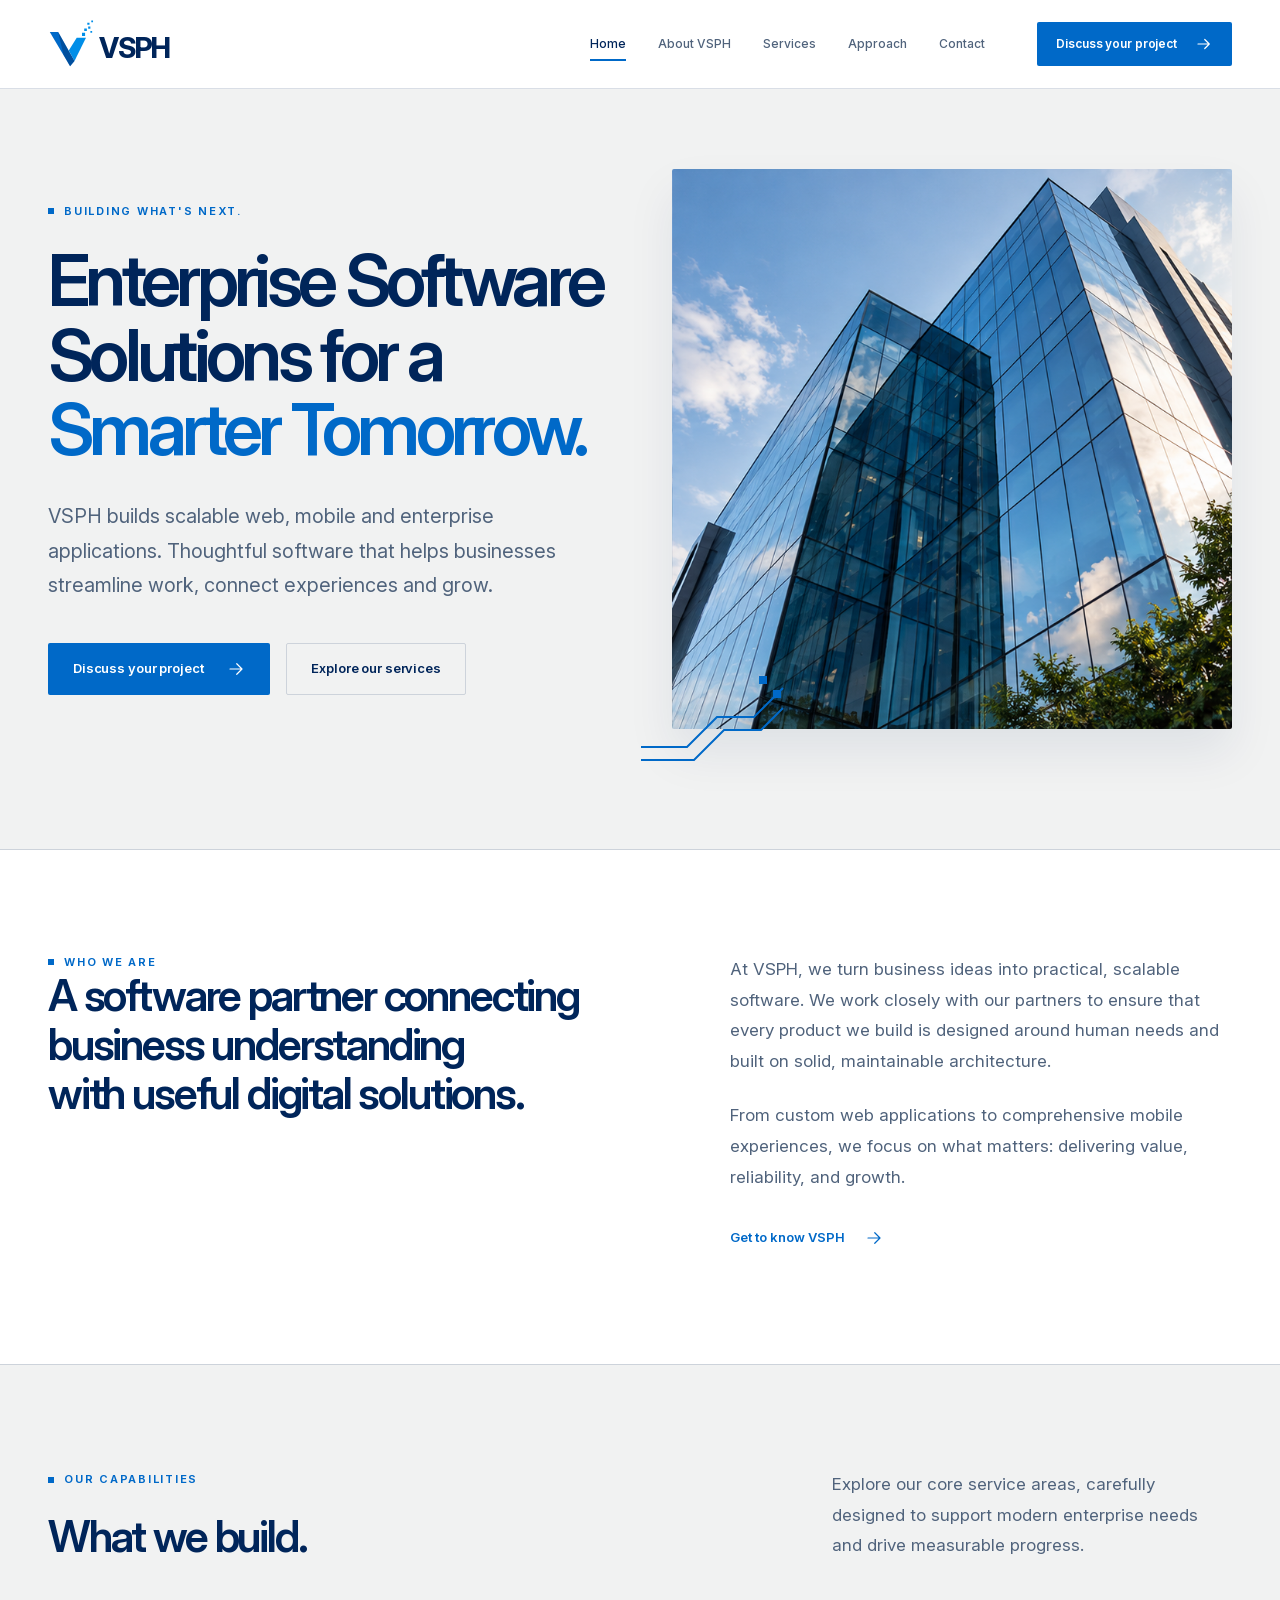
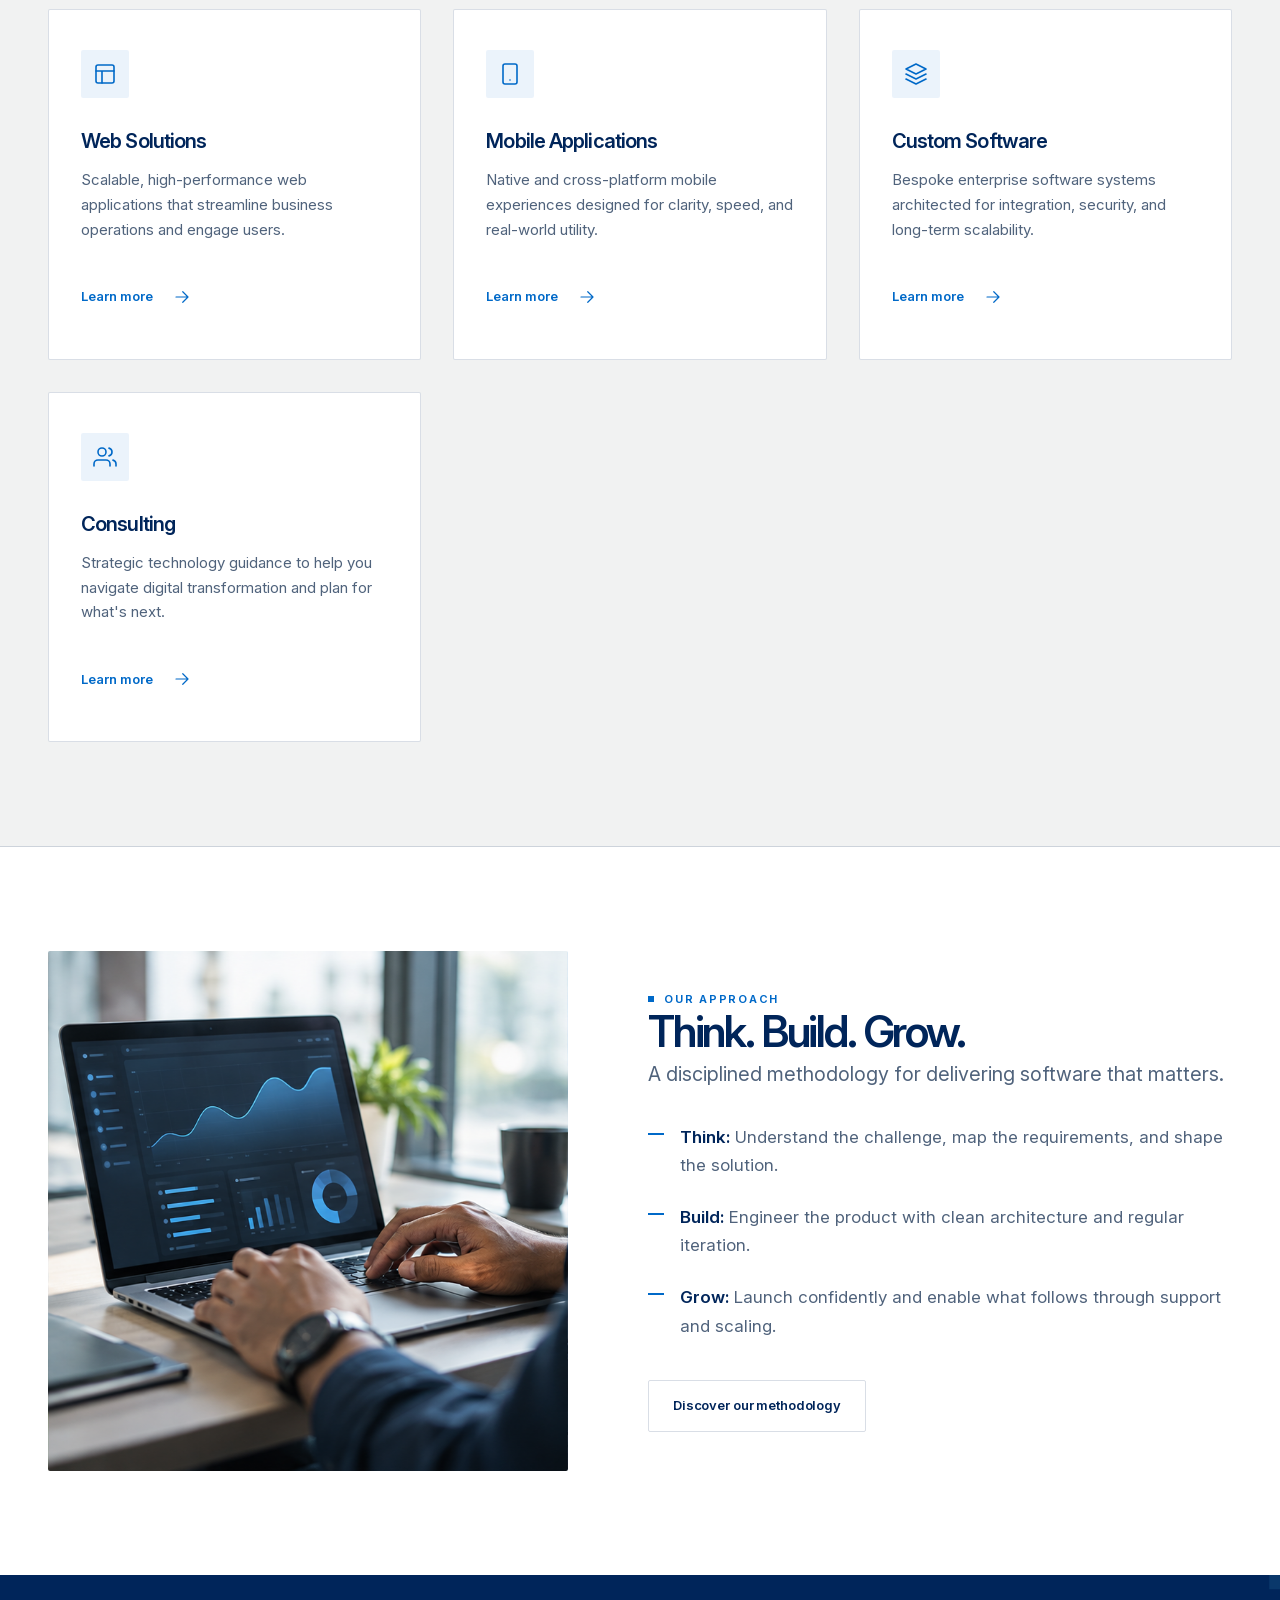
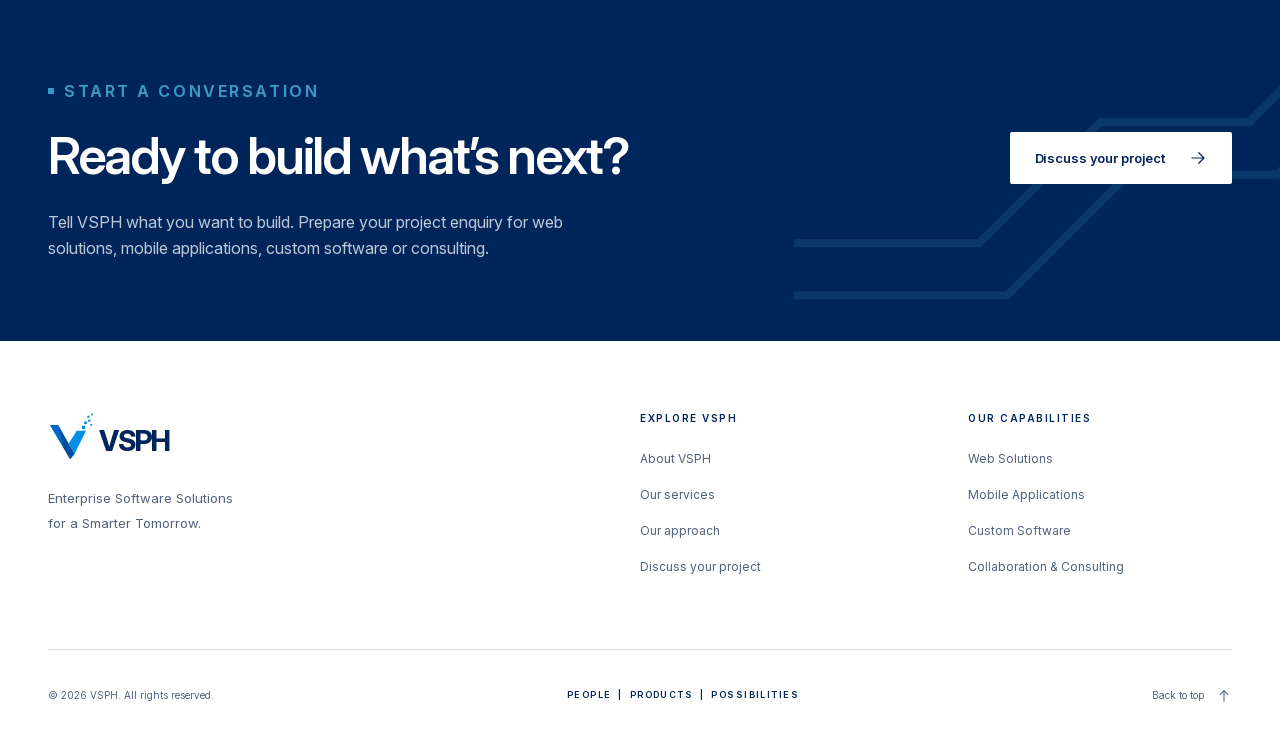
==== static/index.html @ b6686b04 "Initial commit with static site files" ====
<!doctype html>
<html lang="en">
<head>
  <meta charset="utf-8">
  <meta name="viewport" content="width=device-width, initial-scale=1">
  <meta name="theme-color" content="#00255A">
  <title>VSPH — Building What’s Next.</title>
  <meta name="description" content="VSPH builds scalable web, mobile and enterprise applications. Thoughtful software that helps businesses streamline work, connect experiences and grow.">
  <meta property="og:type" content="website">
  <meta property="og:site_name" content="VSPH">
  <meta property="og:title" content="VSPH — Building What’s Next.">
  <meta property="og:description" content="VSPH builds scalable web, mobile and enterprise applications. Thoughtful software that helps businesses streamline work, connect experiences and grow.">
  <link rel="icon" href="assets/favicon.svg" type="image/svg+xml">
  <link rel="preload" href="assets/InterVariable.woff2" as="font" type="font/woff2" crossorigin>
  <link rel="stylesheet" href="index.css">
  <script src="index.js" defer></script>
</head>
<body>
<a class="skip-link" href="#main">Skip to content</a>
<header class="site-header" id="top">
  <div class="container header-inner">
    <a class="brand-link" href="index.html" aria-label="VSPH home"><svg class="brand-logo" width="132" viewBox="0 0 299 110" role="img" aria-hidden="true" focusable="false"><path d="M4 27H23L60 93L50 105Z" fill="#0069C8"/>
      <path d="M60 93L47 69L65 40H86Z" fill="#008EE8"/>
      <path d="M23 27L60 93L50 105L35 79Z" fill="#00255A" opacity=".38"/>
      <g fill="#008EE8"><path d="M77 29h7v7h-7zM82 19h6v6h-6zM91 15h5v5h-5zM89 6h5v5h-5zM98 1h4v4h-4zM96 25h4v4h-4z"/></g><text x="116" y="85" fill="#00255A" font-family="Inter,Arial,sans-serif" font-size="64" font-weight="750" letter-spacing="-3">VSPH</text></svg></a>
    <nav class="desktop-nav" aria-label="Main navigation"><a class="nav-link" href="index.html" aria-current="page">Home</a><a class="nav-link" href="about.html">About VSPH</a><a class="nav-link" href="services.html">Services</a><a class="nav-link" href="approach.html">Approach</a><a class="nav-link" href="contact.html">Contact</a></nav>
    <a class="button button-primary header-cta" href="contact.html">Discuss your project <svg class="icon" viewBox="0 0 24 24" aria-hidden="true"><path d="M4 12h15m-6-6 6 6-6 6"/></svg></a>
    <button class="menu-toggle" type="button" aria-expanded="false" aria-controls="mobile-navigation" aria-label="Open navigation">
      <svg data-menu-open class="icon" viewBox="0 0 24 24" aria-hidden="true"><path d="M4 7h16M4 12h16M4 17h16"/></svg>
      <svg data-menu-close class="icon" viewBox="0 0 24 24" aria-hidden="true" hidden><path d="m6 6 12 12M6 18 18 6"/></svg>
    </button>
  </div>
  <nav class="mobile-nav" id="mobile-navigation" aria-label="Mobile navigation" hidden><a class="nav-link" href="index.html" aria-current="page">Home</a><a class="nav-link" href="about.html">About VSPH</a><a class="nav-link" href="services.html">Services</a><a class="nav-link" href="approach.html">Approach</a><a class="nav-link" href="contact.html">Contact</a><a class="button button-primary" href="contact.html">Discuss your project <svg class="icon" viewBox="0 0 24 24" aria-hidden="true"><path d="M4 12h15m-6-6 6 6-6 6"/></svg></a></nav>
</header>
<main id="main">
  <section class="page-hero home-hero" aria-labelledby="home-title">
    <div class="container">
      <div class="home-hero-grid">
        <div class="home-hero-copy reveal">
          <p class="eyebrow">Building What's Next.</p>
          <h1 class="page-title" id="home-title">Enterprise Software Solutions for a<br><span>Smarter Tomorrow.</span></h1>
          <p class="lead">VSPH builds scalable web, mobile and enterprise applications. Thoughtful software that helps businesses streamline work, connect experiences and grow.</p>
          <div class="home-hero-actions">
            <a class="button button-primary" href="contact.html">Discuss your project <svg class="icon" viewBox="0 0 24 24" fill="none" stroke="currentColor" stroke-width="1.8" aria-hidden="true"><path d="M4 12h15M13 5l7 7-7 7"/></svg></a>
            <a class="button button-secondary" href="services.html">Explore our services</a>
          </div>
        </div>
        <div class="home-hero-visual reveal" aria-hidden="true">
          <div class="media-panel media-architecture home-visual-image"></div>
          <div class="home-motif-wrapper">
             <svg class="home-motif-svg" viewBox="0 0 144 88" fill="none" aria-hidden="true">
               <path d="M1 74h46l30-30h37l29-29" stroke="currentColor" stroke-width="2"/>
               <path d="M1 87h53l30-30h37l22-22" stroke="currentColor" stroke-width="2"/>
               <path d="M119 3h8v8h-8zM133 17h8v8h-8z" fill="currentColor"/>
             </svg>
          </div>
        </div>
      </div>
    </div>
  </section>

  <section class="section home-intro" aria-labelledby="intro-title">
    <div class="container home-intro-grid">
      <div class="reveal">
        <p class="eyebrow">Who we are</p>
        <h2 class="section-heading" id="intro-title">A software partner connecting business understanding with useful digital solutions.</h2>
      </div>
      <div class="home-intro-body reveal">
        <p>At VSPH, we turn business ideas into practical, scalable software. We work closely with our partners to ensure that every product we build is designed around human needs and built on solid, maintainable architecture.</p>
        <p>From custom web applications to comprehensive mobile experiences, we focus on what matters: delivering value, reliability, and growth.</p>
        <a class="text-link" href="about.html">Get to know VSPH <svg class="icon" viewBox="0 0 24 24" fill="none" stroke="currentColor" stroke-width="1.8" aria-hidden="true"><path d="M4 12h15M13 5l7 7-7 7"/></svg></a>
      </div>
    </div>
  </section>

  <section class="section home-capabilities" aria-labelledby="capabilities-title">
    <div class="container">
      <div class="section-header reveal">
        <div>
          <p class="eyebrow">Our capabilities</p>
          <h2 class="section-heading" id="capabilities-title">What we build.</h2>
        </div>
        <p class="section-intro">Explore our core service areas, carefully designed to support modern enterprise needs and drive measurable progress.</p>
      </div>
      
      <div class="home-capabilities-grid">
        <article class="home-capability-card reveal">
          <div class="capability-icon">
             <svg class="icon" viewBox="0 0 24 24" fill="none" stroke="currentColor" stroke-width="1.6" aria-hidden="true"><rect x="3" y="3" width="18" height="18" rx="2"/><path d="M3 9h18M9 21V9"/></svg>
          </div>
          <h3>Web Solutions</h3>
          <p>Scalable, high-performance web applications that streamline business operations and engage users.</p>
          <a class="text-link" href="services.html#web">Learn more <svg class="icon" viewBox="0 0 24 24" fill="none" stroke="currentColor" stroke-width="1.8" aria-hidden="true"><path d="M4 12h15M13 5l7 7-7 7"/></svg></a>
        </article>
        <article class="home-capability-card reveal">
          <div class="capability-icon">
             <svg class="icon" viewBox="0 0 24 24" fill="none" stroke="currentColor" stroke-width="1.6" aria-hidden="true"><rect x="5" y="2" width="14" height="20" rx="2"/><path d="M12 18h.01"/></svg>
          </div>
          <h3>Mobile Applications</h3>
          <p>Native and cross-platform mobile experiences designed for clarity, speed, and real-world utility.</p>
          <a class="text-link" href="services.html#mobile">Learn more <svg class="icon" viewBox="0 0 24 24" fill="none" stroke="currentColor" stroke-width="1.8" aria-hidden="true"><path d="M4 12h15M13 5l7 7-7 7"/></svg></a>
        </article>
        <article class="home-capability-card reveal">
          <div class="capability-icon">
             <svg class="icon" viewBox="0 0 24 24" fill="none" stroke="currentColor" stroke-width="1.6" aria-hidden="true"><path d="M12 2L2 7l10 5 10-5-10-5zM2 17l10 5 10-5M2 12l10 5 10-5"/></svg>
          </div>
          <h3>Custom Software</h3>
          <p>Bespoke enterprise software systems architected for integration, security, and long-term scalability.</p>
          <a class="text-link" href="services.html#software">Learn more <svg class="icon" viewBox="0 0 24 24" fill="none" stroke="currentColor" stroke-width="1.8" aria-hidden="true"><path d="M4 12h15M13 5l7 7-7 7"/></svg></a>
        </article>
        <article class="home-capability-card reveal">
          <div class="capability-icon">
             <svg class="icon" viewBox="0 0 24 24" fill="none" stroke="currentColor" stroke-width="1.6" aria-hidden="true"><path d="M17 21v-2a4 4 0 0 0-4-4H5a4 4 0 0 0-4 4v2"/><circle cx="9" cy="7" r="4"/><path d="M23 21v-2a4 4 0 0 0-3-3.87M16 3.13a4 4 0 0 1 0 7.75"/></svg>
          </div>
          <h3>Consulting</h3>
          <p>Strategic technology guidance to help you navigate digital transformation and plan for what's next.</p>
          <a class="text-link" href="services.html#consulting">Learn more <svg class="icon" viewBox="0 0 24 24" fill="none" stroke="currentColor" stroke-width="1.8" aria-hidden="true"><path d="M4 12h15M13 5l7 7-7 7"/></svg></a>
        </article>
      </div>
    </div>
  </section>

  <section class="section home-methodology" aria-labelledby="methodology-title">
    <div class="container home-methodology-grid">
      <div class="home-methodology-visual reveal" aria-hidden="true">
        <div class="media-panel media-software home-methodology-image"></div>
      </div>
      <div class="home-methodology-content reveal">
        <p class="eyebrow">Our approach</p>
        <h2 class="section-heading" id="methodology-title">Think. Build. Grow.</h2>
        <p class="lead">A disciplined methodology for delivering software that matters.</p>
        <ul class="methodology-list">
          <li><strong>Think:</strong> Understand the challenge, map the requirements, and shape the solution.</li>
          <li><strong>Build:</strong> Engineer the product with clean architecture and regular iteration.</li>
          <li><strong>Grow:</strong> Launch confidently and enable what follows through support and scaling.</li>
        </ul>
        <a class="button button-secondary" href="approach.html">Discover our methodology</a>
      </div>
    </div>
  </section>

  <section class="cta-band" aria-labelledby="home-cta-title">
    <svg class="cta-motif" viewBox="0 0 144 88" fill="none" aria-hidden="true"><path d="M1 74h46l30-30h37l29-29" stroke="currentColor" stroke-width="2"/><path d="M1 87h53l30-30h37l22-22" stroke="currentColor" stroke-width="2"/><path d="M119 3h8v8h-8zM133 17h8v8h-8z" fill="currentColor"/></svg>
    <div class="container reveal">
      <div>
        <p class="eyebrow">Start a conversation</p>
        <h2 id="home-cta-title">Ready to build what’s next?</h2>
        <p>Tell VSPH what you want to build. Prepare your project enquiry for web solutions, mobile applications, custom software or consulting.</p>
      </div>
      <a class="button button-light" href="contact.html">Discuss your project <svg class="icon" viewBox="0 0 24 24" fill="none" stroke="currentColor" stroke-width="1.8" aria-hidden="true"><path d="M4 12h15M13 5l7 7-7 7"/></svg></a>
    </div>
  </section>
</main>

<footer class="site-footer">
  <div class="container">
    <div class="footer-main">
      <div class="footer-brand"><a class="brand-link" href="index.html" aria-label="VSPH home"><svg class="brand-logo" width="132" viewBox="0 0 299 110" role="img" aria-hidden="true" focusable="false"><path d="M4 27H23L60 93L50 105Z" fill="#0069C8"/>
      <path d="M60 93L47 69L65 40H86Z" fill="#008EE8"/>
      <path d="M23 27L60 93L50 105L35 79Z" fill="#00255A" opacity=".38"/>
      <g fill="#008EE8"><path d="M77 29h7v7h-7zM82 19h6v6h-6zM91 15h5v5h-5zM89 6h5v5h-5zM98 1h4v4h-4zM96 25h4v4h-4z"/></g><text x="116" y="85" fill="#00255A" font-family="Inter,Arial,sans-serif" font-size="64" font-weight="750" letter-spacing="-3">VSPH</text></svg></a><p>Enterprise Software Solutions<br>for a Smarter Tomorrow.</p></div>
      <div class="footer-column"><h2>Explore VSPH</h2><ul><li><a href="about.html">About VSPH</a></li><li><a href="services.html">Our services</a></li><li><a href="approach.html">Our approach</a></li><li><a href="contact.html">Discuss your project</a></li></ul></div>
      <div class="footer-column"><h2>Our capabilities</h2><ul><li><a href="services.html#web">Web Solutions</a></li><li><a href="services.html#mobile">Mobile Applications</a></li><li><a href="services.html#software">Custom Software</a></li><li><a href="services.html#consulting">Collaboration &amp; Consulting</a></li></ul></div>
    </div>
    <div class="footer-bottom"><p>© <span data-year>2026</span> VSPH. All rights reserved.</p><span class="footer-signature">PEOPLE &nbsp;|&nbsp; PRODUCTS &nbsp;|&nbsp; POSSIBILITIES</span><a class="back-top" href="#top">Back to top <svg class="icon" viewBox="0 0 24 24" aria-hidden="true"><path d="M12 20V4m-6 6 6-6 6 6"/></svg></a></div>
  </div>
</footer>
</body>
</html>
---- static/index.css ----
@font-face{font-family:Inter;src:url('assets/InterVariable.woff2') format('woff2');font-style:normal;font-weight:100 900;font-display:swap}
:root{--navy:#00255A;--blue:#0069C8;--cyan:#50C0E8;--white:#FFFFFF;--black:#000000;--grey:#F1F2F2;--ink:var(--navy);--muted:#50637C;--line:rgba(0,37,90,.15);--space-1:8px;--space-2:16px;--space-3:24px;--space-4:32px;--space-5:40px;--space-6:48px;--space-8:64px;--space-12:96px;--header-height:88px;--ease:cubic-bezier(.2,.65,.3,1)}
*,*::before,*::after{box-sizing:border-box}
html{scroll-behavior:smooth;scroll-padding-top:112px}
body{margin:0;background:var(--white);color:var(--navy);font-family:Inter,Arial,sans-serif;font-size:16px;line-height:1.65;-webkit-font-smoothing:antialiased}
body.nav-open{overflow:hidden}
::selection{background:var(--cyan);color:var(--navy)}
a{color:inherit;text-decoration:none}
button,input,select,textarea{font:inherit}
button,a,input,select,textarea{-webkit-tap-highlight-color:transparent}
button{cursor:pointer}
button:disabled{cursor:default}
img,svg{display:block;max-width:100%}
img{height:auto}
button svg,a svg{flex-shrink:0}
h1,h2,h3,h4,p,figure{margin:0}
h1,h2,h3,h4{font-weight:600;line-height:1.12;letter-spacing:-.045em;text-wrap:balance}
p{color:var(--muted)}
ul,ol{padding-left:1.25em}
:focus-visible{outline:3px solid var(--blue);outline-offset:5px}
[hidden]{display:none!important}
.container{width:min(1248px,calc(100% - 96px));margin-inline:auto}
.section{padding-block:104px}
.eyebrow{display:flex;align-items:center;gap:10px;font-size:11px;font-weight:650;line-height:1.5;letter-spacing:.16em;text-transform:uppercase;color:var(--blue)}
.eyebrow::before{content:"";width:6px;height:6px;background:currentColor;flex-shrink:0}
.section-heading{font-size:clamp(32px,3.4vw,48px);line-height:1.13;letter-spacing:-.05em}
.section-intro{font-size:17px;max-width:510px;line-height:1.8}
.lead{font-size:clamp(17px,1.55vw,20px);line-height:1.75;max-width:620px}
.section-header{display:flex;align-items:flex-end;justify-content:space-between;gap:48px;margin-bottom:48px}
.section-header .eyebrow{margin-bottom:24px}
.section-header .section-intro{max-width:400px}
.button{display:inline-flex;align-items:center;justify-content:center;gap:24px;min-height:52px;padding:14px 24px;border:1px solid transparent;border-radius:2px;font-size:13px;font-weight:600;letter-spacing:-.01em;line-height:1.5;transition:background .22s,color .22s,border-color .22s,transform .22s;max-width:100%;text-align:center}
.button .icon{width:18px;height:18px;transition:transform .22s}
.button:hover .icon{transform:translateX(3px)}
.button-primary{background:var(--blue);color:var(--white)}
.button-primary:hover{background:var(--navy)}
.button-secondary{border-color:var(--line);background:transparent;color:var(--navy)}
.button-secondary:hover{border-color:var(--blue);background:var(--grey)}
.button-light{background:var(--white);color:var(--navy)}
.button-light:hover{background:var(--cyan)}
.button-dark{background:var(--navy);color:var(--white)}
.button-dark:hover{background:var(--blue)}
.text-link{display:inline-flex;align-items:center;gap:20px;min-height:44px;font-size:13px;font-weight:600;color:var(--blue);text-underline-offset:5px}
.text-link:hover{text-decoration:underline}
.text-link .icon{width:18px;height:18px;transition:transform .2s}
.text-link:hover .icon{transform:translateX(4px)}
.icon{width:24px;height:24px;fill:none;stroke:currentColor;stroke-width:1.6;stroke-linecap:round;stroke-linejoin:round;flex-shrink:0}
.sr-only{position:absolute;width:1px;height:1px;margin:-1px;padding:0;overflow:hidden;clip:rect(0,0,0,0);white-space:nowrap;border:0}
.skip-link{position:fixed;top:12px;left:16px;z-index:1000;padding:12px 20px;background:var(--navy);color:var(--white);transform:translateY(-160%)}
.skip-link:focus{transform:translateY(0)}
.site-header{position:sticky;top:0;z-index:100;background:rgba(255,255,255,.97);border-bottom:1px solid var(--line);backdrop-filter:blur(16px)}
.header-inner{height:var(--header-height);display:flex;align-items:center;justify-content:space-between;gap:40px}
.brand-link{display:flex;align-items:center;min-height:48px;flex-shrink:0;width:132px}
.brand-logo{height:auto;width:132px;overflow:visible}
.desktop-nav{display:flex;align-items:center;gap:32px;margin-left:auto}
.nav-link{display:flex;align-items:center;position:relative;min-height:48px;font-size:12px;font-weight:500;color:var(--muted);transition:color .2s}
.nav-link::after{content:"";position:absolute;bottom:7px;left:0;right:0;height:2px;background:var(--blue);transform:scaleX(0);transform-origin:left;transition:transform .2s}
.nav-link:hover,.nav-link[aria-current=page]{color:var(--navy)}
.nav-link[aria-current=page]::after{transform:scaleX(1)}
.header-cta{min-height:44px;padding:11px 18px;font-size:12px;gap:18px;margin-left:12px}
.menu-toggle{display:none;align-items:center;justify-content:center;background:none;border:1px solid var(--line);width:48px;height:48px;border-radius:2px;color:var(--navy)}
.menu-toggle svg{width:22px;height:22px}
.mobile-nav{background:var(--white);border-top:1px solid var(--line);padding:16px 24px 24px;max-height:calc(100dvh - var(--header-height));overflow-y:auto;overscroll-behavior:contain}
.mobile-nav .nav-link{min-height:54px;font-size:18px;border-bottom:1px solid var(--line)}
.mobile-nav .nav-link::after{display:none}
.mobile-nav .nav-link[aria-current=page]{color:var(--blue)}
.mobile-nav .button{width:100%;margin-top:24px}
.page-hero{padding-block:48px 80px;background:var(--grey);position:relative;isolation:isolate}
.breadcrumb{display:flex;flex-wrap:wrap;gap:10px;align-items:center;margin-bottom:48px;font-size:11px;color:var(--muted)}
.breadcrumb a{display:inline-flex;align-items:center;min-height:44px}
.breadcrumb a:hover{color:var(--blue)}
.page-title{font-size:clamp(44px,5.6vw,80px);line-height:1.04;letter-spacing:-.065em;max-width:920px;margin-top:24px}
.page-hero .lead{margin-top:32px}
.media-panel{position:relative;min-height:280px;aspect-ratio:1;background-image:url('assets/technology-moodboard.png');background-repeat:no-repeat;background-size:auto 100%;overflow:hidden;background-color:var(--grey)}
.media-team{background-position:left center}
.media-software{background-position:center center}
.media-architecture{background-position:right center}
.media-caption{font-size:10px;line-height:1.6;letter-spacing:.03em;color:var(--muted);margin-top:12px}
.cta-band{background:var(--navy);color:var(--white);position:relative;overflow:hidden;padding-block:80px}
.cta-band .container{position:relative;z-index:1;display:flex;align-items:center;justify-content:space-between;gap:48px}
.cta-band .eyebrow{color:var(--cyan);margin-bottom:24px}
.cta-band h2{font-size:clamp(34px,4vw,56px);max-width:700px}
.cta-band p{color:var(--white);opacity:.75;margin-top:24px;max-width:560px;font-size:16px}
.cta-band .button{flex-shrink:0}
.cta-motif{position:absolute;right:-90px;top:-30px;bottom:-50px;width:580px;opacity:.12;color:var(--cyan);pointer-events:none}
.site-footer{background:var(--white);padding-top:72px}
.footer-main{display:grid;grid-template-columns:2fr 1fr 1fr;gap:64px;padding-bottom:64px}
.footer-brand .brand-link{margin-bottom:24px}
.footer-brand p{font-size:13px;max-width:270px;line-height:1.9}
.footer-column h2{font-size:10px;letter-spacing:.15em;text-transform:uppercase;margin-bottom:16px;font-weight:600}
.footer-column ul{list-style:none;margin:0;padding:0}
.footer-column a{display:inline-flex;align-items:center;min-height:36px;font-size:12px;color:var(--muted)}
.footer-column a:hover{color:var(--blue);text-decoration:underline;text-underline-offset:4px}
.footer-bottom{border-top:1px solid var(--line);padding-block:24px;display:flex;justify-content:space-between;align-items:center;gap:24px}
.footer-bottom p{font-size:10px}
.footer-signature{font-size:9px;font-weight:600;letter-spacing:.16em;color:var(--navy)}
.back-top{display:flex;align-items:center;gap:12px;min-height:44px;font-size:10px;color:var(--muted)}
.back-top .icon{width:16px;height:16px}
.reveal.is-pending{opacity:0;transform:translateY(18px)}
.reveal{transition:opacity .65s var(--ease),transform .65s var(--ease)}
.reveal.is-visible{opacity:1;transform:none}
@media(min-width:1600px){.container{width:min(1360px,calc(100% - 128px))}}
@media(max-width:1050px){.container{width:calc(100% - 64px)}.desktop-nav{gap:24px}.header-inner{gap:24px}.header-cta{margin-left:0}.section{padding-block:80px}.footer-main{gap:40px}.section-header{gap:32px}}
@media(max-width:820px){:root{--header-height:76px}.desktop-nav,.header-cta{display:none}.menu-toggle{display:flex}.brand-link,.brand-logo{width:120px}.section-header{display:block}.section-header .section-intro{margin-top:24px}.page-title{font-size:clamp(44px,7vw,64px)}.cta-band .container{align-items:flex-start;flex-direction:column;gap:32px}.footer-main{grid-template-columns:1.5fr 1fr 1fr;gap:24px}.footer-bottom{flex-wrap:wrap}}
@media(max-width:600px){.container{width:calc(100% - 40px)}.section{padding-block:64px}.section-header{margin-bottom:32px}.eyebrow{font-size:10px;letter-spacing:.12em}.page-hero{padding-block:24px 56px}.breadcrumb{margin-bottom:24px}.page-title{font-size:clamp(40px,10.5vw,58px)}.page-hero .lead{margin-top:24px}.button{gap:16px;padding:13px 19px;min-height:50px}.cta-band{padding-block:64px}.site-footer{padding-top:48px}.footer-main{grid-template-columns:1fr 1fr;gap:40px 24px;padding-bottom:40px}.footer-brand{grid-column:1/-1}.footer-brand p{max-width:350px}.footer-column a{min-height:44px}.footer-bottom{gap:8px 24px;align-items:flex-start}.footer-signature{width:100%;font-size:8px;letter-spacing:.13em}.back-top{margin-left:auto}.media-panel{min-height:0}.section-intro{font-size:16px}.lead{font-size:17px}}
@media(prefers-reduced-motion:reduce){html{scroll-behavior:auto}*,*::before,*::after{animation-duration:.01ms!important;animation-iteration-count:1!important;transition-duration:.01ms!important;scroll-behavior:auto!important}.reveal.is-pending{opacity:1;transform:none}}
@media print{.site-header{position:static}.site-header nav,.menu-toggle,.cta-band,.back-top,.skip-link{display:none!important}.section{padding-block:32px}.reveal.is-pending{opacity:1;transform:none}.site-footer{border-top:1px solid var(--line)}a{color:var(--navy)}body{font-size:11pt}.container{width:100%}.page-title{font-size:40pt}}

/* Index page */
/* Home hero */
.home-hero {
  padding-block: 80px 120px;
  background: var(--grey);
  border-bottom: 1px solid var(--line);
}
.home-hero-grid {
  display: grid;
  grid-template-columns: 1fr 1fr;
  gap: 64px;
  align-items: center;
}
.home-hero-copy .page-title {
  margin-block: 24px 32px;
}
.home-hero-copy .page-title span {
  color: var(--blue);
}
.home-hero-actions {
  display: flex;
  flex-wrap: wrap;
  gap: 16px;
  margin-top: 40px;
}
.home-hero-visual {
  position: relative;
}
.home-visual-image {
  border-radius: 2px;
  min-height: 480px;
  box-shadow: 0 24px 48px rgba(0, 37, 90, 0.08);
}
.home-motif-wrapper {
  position: absolute;
  bottom: -32px;
  left: -32px;
  width: 144px;
  color: var(--blue);
}

/* Home intro */
.home-intro-grid {
  display: grid;
  grid-template-columns: 1.2fr 1fr;
  gap: 80px;
}
.home-intro-body p {
  margin-bottom: 24px;
  font-size: 17px;
  line-height: 1.8;
}

/* Capabilities */
.home-capabilities {
  background: var(--grey);
  border-block: 1px solid var(--line);
}
.home-capabilities-grid {
  display: grid;
  grid-template-columns: repeat(auto-fit, minmax(280px, 1fr));
  gap: 32px;
}
.home-capability-card {
  background: var(--white);
  padding: 40px 32px;
  border-radius: 2px;
  border: 1px solid var(--line);
  transition: transform 0.3s var(--ease), box-shadow 0.3s var(--ease), border-color 0.3s var(--ease);
  display: flex;
  flex-direction: column;
  align-items: flex-start;
}
.home-capability-card:hover {
  transform: translateY(-4px);
  box-shadow: 0 16px 32px rgba(0, 37, 90, 0.06);
  border-color: var(--cyan);
}
.capability-icon {
  width: 48px;
  height: 48px;
  background: rgba(0, 105, 200, 0.08);
  color: var(--blue);
  display: flex;
  align-items: center;
  justify-content: center;
  border-radius: 2px;
  margin-bottom: 32px;
}
.home-capability-card h3 {
  font-size: 20px;
  margin-bottom: 16px;
}
.home-capability-card p {
  font-size: 15px;
  margin-bottom: 32px;
  flex-grow: 1;
}

/* Methodology */
.home-methodology-grid {
  display: grid;
  grid-template-columns: 1fr 1.2fr;
  gap: 80px;
  align-items: center;
}
.home-methodology-image {
  min-height: 520px;
  border-radius: 2px;
}
.methodology-list {
  list-style: none;
  padding: 0;
  margin-block: 32px 40px;
}
.methodology-list li {
  position: relative;
  padding-left: 32px;
  margin-bottom: 24px;
  font-size: 17px;
  color: var(--muted);
}
.methodology-list li::before {
  content: "";
  position: absolute;
  left: 0;
  top: 10px;
  width: 16px;
  height: 2px;
  background: var(--blue);
}
.methodology-list li strong {
  color: var(--navy);
  font-weight: 600;
}

@media (max-width: 1050px) {
  .home-hero-grid,
  .home-intro-grid,
  .home-methodology-grid {
    grid-template-columns: 1fr;
    gap: 48px;
  }
  .home-visual-image {
    min-height: 360px;
  }
  .home-methodology-visual {
    order: 2;
  }
  .home-methodology-content {
    order: 1;
  }
}
@media (max-width: 600px) {
  .home-hero {
    padding-block: 48px 80px;
  }
  .home-hero-actions {
    flex-direction: column;
    width: 100%;
  }
  .home-hero-actions .button {
    width: 100%;
  }
  .home-motif-wrapper {
    display: none;
  }
  .methodology-list li {
    font-size: 16px;
  }
}
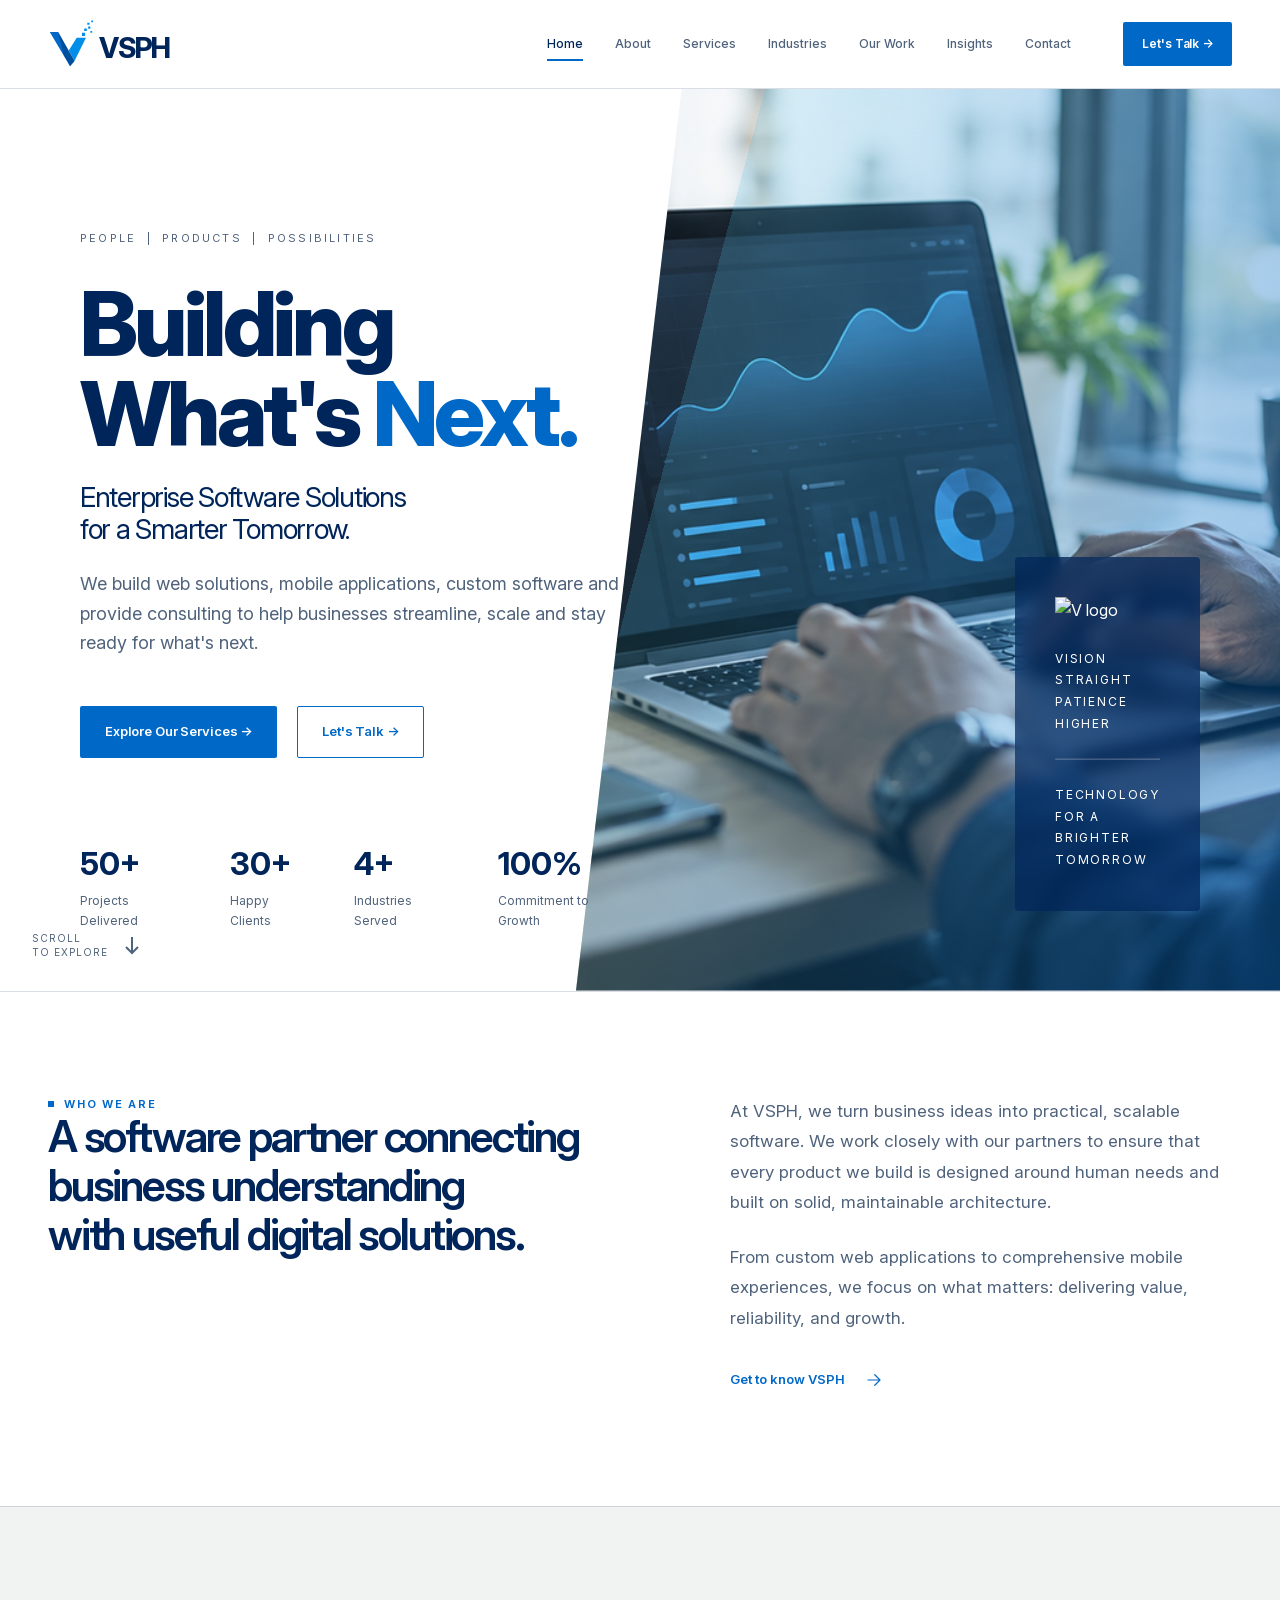
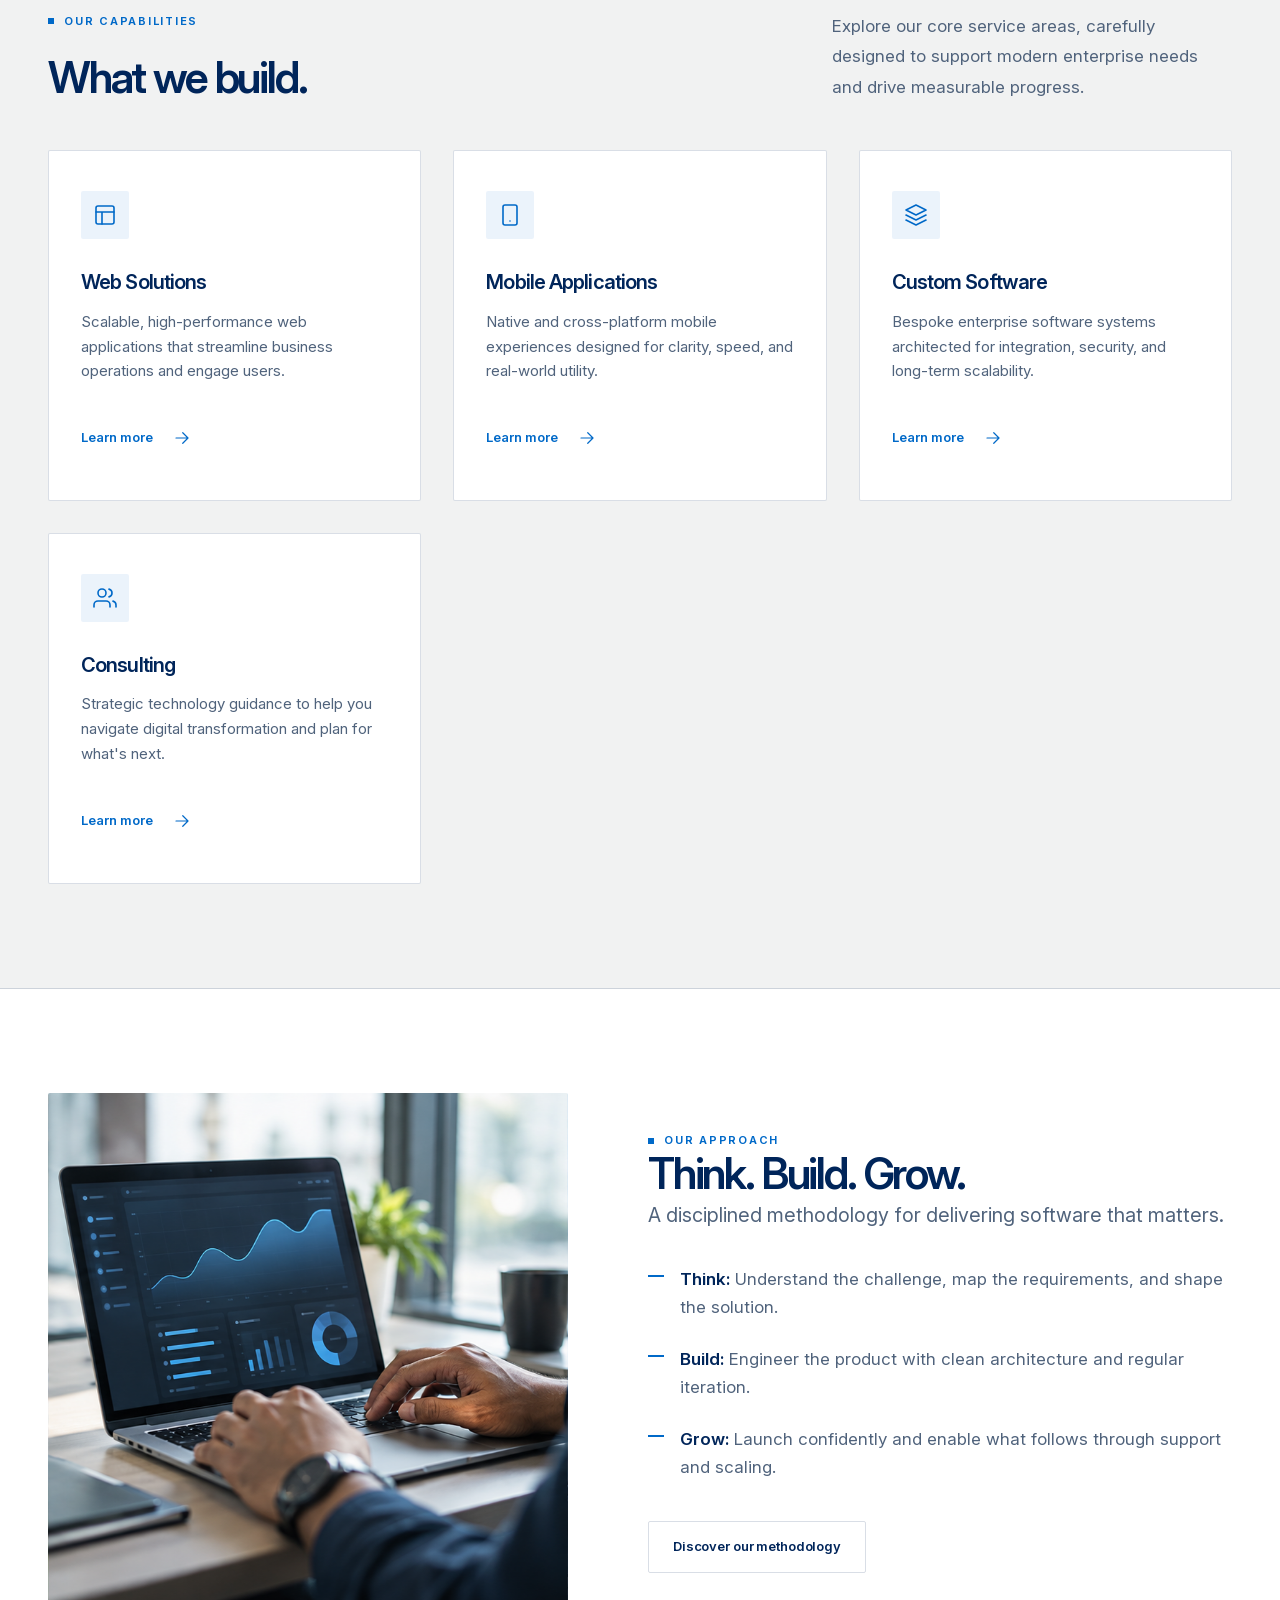
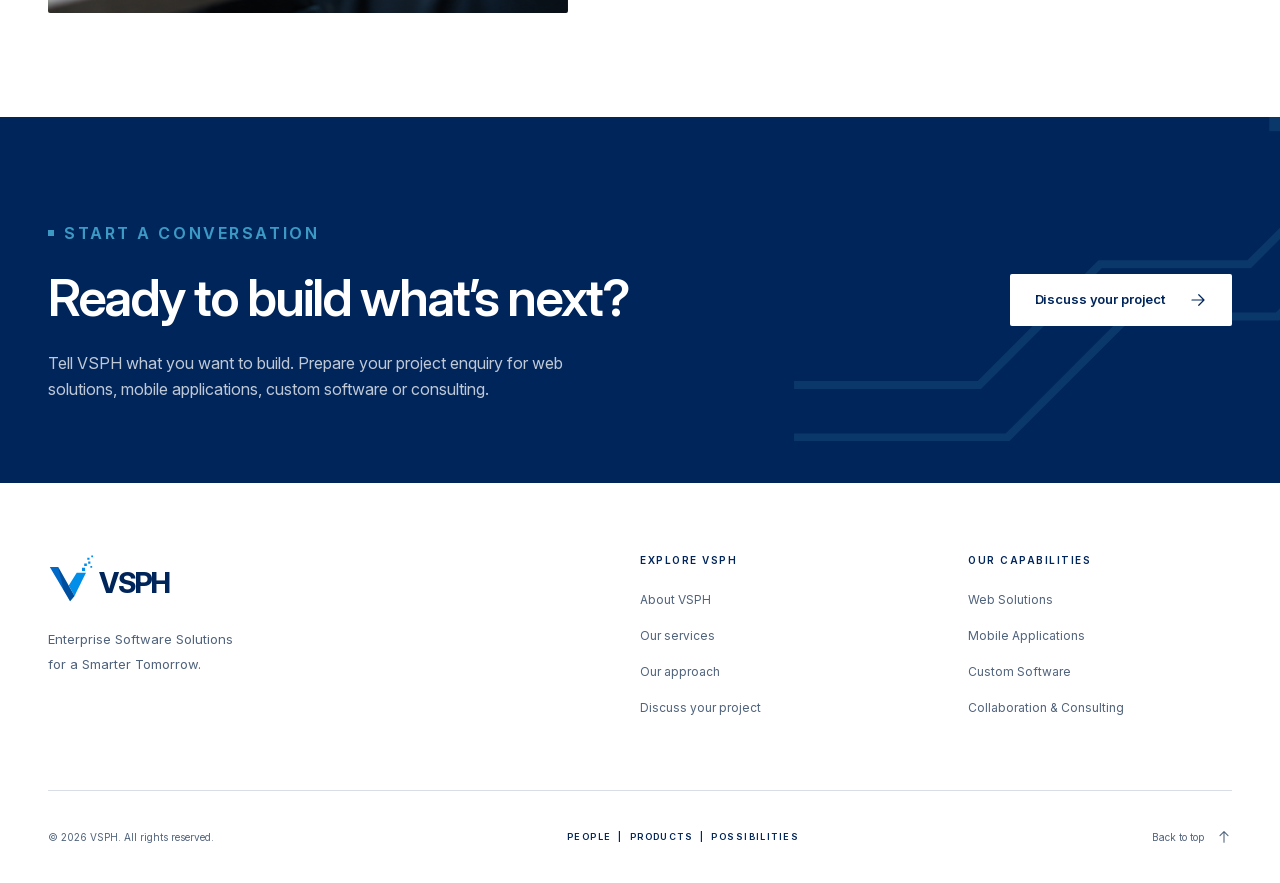
==== commit f3e9dc03: "Refactor to HTML components and implement new hero section" ====
--- a/static/index.html
+++ b/static/index.html
@@ -19,45 +19,92 @@
 <a class="skip-link" href="#main">Skip to content</a>
 <header class="site-header" id="top">
   <div class="container header-inner">
-    <a class="brand-link" href="index.html" aria-label="VSPH home"><svg class="brand-logo" width="132" viewBox="0 0 299 110" role="img" aria-hidden="true" focusable="false"><path d="M4 27H23L60 93L50 105Z" fill="#0069C8"/>
+    <a class="brand-link" href="index.html" aria-current="page" aria-label="VSPH home"><svg class="brand-logo" width="132" viewBox="0 0 299 110" role="img" aria-hidden="true" focusable="false"><path d="M4 27H23L60 93L50 105Z" fill="#0069C8"/>
       <path d="M60 93L47 69L65 40H86Z" fill="#008EE8"/>
       <path d="M23 27L60 93L50 105L35 79Z" fill="#00255A" opacity=".38"/>
       <g fill="#008EE8"><path d="M77 29h7v7h-7zM82 19h6v6h-6zM91 15h5v5h-5zM89 6h5v5h-5zM98 1h4v4h-4zM96 25h4v4h-4z"/></g><text x="116" y="85" fill="#00255A" font-family="Inter,Arial,sans-serif" font-size="64" font-weight="750" letter-spacing="-3">VSPH</text></svg></a>
-    <nav class="desktop-nav" aria-label="Main navigation"><a class="nav-link" href="index.html" aria-current="page">Home</a><a class="nav-link" href="about.html">About VSPH</a><a class="nav-link" href="services.html">Services</a><a class="nav-link" href="approach.html">Approach</a><a class="nav-link" href="contact.html">Contact</a></nav>
-    <a class="button button-primary header-cta" href="contact.html">Discuss your project <svg class="icon" viewBox="0 0 24 24" aria-hidden="true"><path d="M4 12h15m-6-6 6 6-6 6"/></svg></a>
+    <nav class="desktop-nav" aria-label="Main navigation">
+      <a class="nav-link" href="index.html" aria-current="page">Home</a>
+      <a class="nav-link" href="about.html">About</a>
+      <a class="nav-link" href="services.html">Services</a>
+      <a class="nav-link" href="#">Industries</a>
+      <a class="nav-link" href="#">Our Work</a>
+      <a class="nav-link" href="#">Insights</a>
+      <a class="nav-link" href="contact.html">Contact</a>
+    </nav>
+    <a class="button button-primary header-cta" href="contact.html">Let's Talk &rarr;</a>
     <button class="menu-toggle" type="button" aria-expanded="false" aria-controls="mobile-navigation" aria-label="Open navigation">
       <svg data-menu-open class="icon" viewBox="0 0 24 24" aria-hidden="true"><path d="M4 7h16M4 12h16M4 17h16"/></svg>
       <svg data-menu-close class="icon" viewBox="0 0 24 24" aria-hidden="true" hidden><path d="m6 6 12 12M6 18 18 6"/></svg>
     </button>
   </div>
-  <nav class="mobile-nav" id="mobile-navigation" aria-label="Mobile navigation" hidden><a class="nav-link" href="index.html" aria-current="page">Home</a><a class="nav-link" href="about.html">About VSPH</a><a class="nav-link" href="services.html">Services</a><a class="nav-link" href="approach.html">Approach</a><a class="nav-link" href="contact.html">Contact</a><a class="button button-primary" href="contact.html">Discuss your project <svg class="icon" viewBox="0 0 24 24" aria-hidden="true"><path d="M4 12h15m-6-6 6 6-6 6"/></svg></a></nav>
+  <nav class="mobile-nav" id="mobile-navigation" aria-label="Mobile navigation" hidden>
+    <a class="nav-link" href="index.html" aria-current="page">Home</a>
+    <a class="nav-link" href="about.html">About</a>
+    <a class="nav-link" href="services.html">Services</a>
+    <a class="nav-link" href="#">Industries</a>
+    <a class="nav-link" href="#">Our Work</a>
+    <a class="nav-link" href="#">Insights</a>
+    <a class="nav-link" href="contact.html">Contact</a>
+    <a class="button button-primary" href="contact.html">Let's Talk &rarr;</a>
+  </nav>
 </header>
+
 <main id="main">
-  <section class="page-hero home-hero" aria-labelledby="home-title">
-    <div class="container">
-      <div class="home-hero-grid">
-        <div class="home-hero-copy reveal">
-          <p class="eyebrow">Building What's Next.</p>
-          <h1 class="page-title" id="home-title">Enterprise Software Solutions for a<br><span>Smarter Tomorrow.</span></h1>
-          <p class="lead">VSPH builds scalable web, mobile and enterprise applications. Thoughtful software that helps businesses streamline work, connect experiences and grow.</p>
-          <div class="home-hero-actions">
-            <a class="button button-primary" href="contact.html">Discuss your project <svg class="icon" viewBox="0 0 24 24" fill="none" stroke="currentColor" stroke-width="1.8" aria-hidden="true"><path d="M4 12h15M13 5l7 7-7 7"/></svg></a>
-            <a class="button button-secondary" href="services.html">Explore our services</a>
-          </div>
-        </div>
-        <div class="home-hero-visual reveal" aria-hidden="true">
-          <div class="media-panel media-architecture home-visual-image"></div>
-          <div class="home-motif-wrapper">
-             <svg class="home-motif-svg" viewBox="0 0 144 88" fill="none" aria-hidden="true">
-               <path d="M1 74h46l30-30h37l29-29" stroke="currentColor" stroke-width="2"/>
-               <path d="M1 87h53l30-30h37l22-22" stroke="currentColor" stroke-width="2"/>
-               <path d="M119 3h8v8h-8zM133 17h8v8h-8z" fill="currentColor"/>
-             </svg>
-          </div>
-        </div>
-      </div>
-    </div>
-  </section>
+  <section class="hero-split">
+  <div class="hero-left">
+    <div class="hero-content">
+      <p class="hero-eyebrow">PEOPLE &nbsp;|&nbsp; PRODUCTS &nbsp;|&nbsp; POSSIBILITIES</p>
+      <h1 class="hero-title">Building<br>What's <span>Next.</span></h1>
+      <h2 class="hero-subtitle">Enterprise Software Solutions<br>for a Smarter Tomorrow.</h2>
+      <p class="hero-description">We build web solutions, mobile applications, custom software and provide consulting to help businesses streamline, scale and stay ready for what's next.</p>
+      
+      <div class="hero-actions">
+        <a href="services.html" class="button button-primary">Explore Our Services &rarr;</a>
+        <a href="contact.html" class="button button-outline">Let's Talk &rarr;</a>
+      </div>
+      
+      <div class="hero-scroll">
+        <span class="scroll-text">SCROLL<br>TO EXPLORE</span>
+        <svg class="scroll-arrow" viewBox="0 0 24 24"><path d="M12 4v16m-6-6 6 6 6-6" stroke="currentColor" fill="none" stroke-width="2"/></svg>
+      </div>
+
+      <div class="hero-stats">
+        <div class="stat-item">
+          <span class="stat-number">50+</span>
+          <span class="stat-label">Projects Delivered</span>
+        </div>
+        <div class="stat-item">
+          <span class="stat-number">30+</span>
+          <span class="stat-label">Happy Clients</span>
+        </div>
+        <div class="stat-item">
+          <span class="stat-number">4+</span>
+          <span class="stat-label">Industries Served</span>
+        </div>
+        <div class="stat-item">
+          <span class="stat-number">100%</span>
+          <span class="stat-label">Commitment to Growth</span>
+        </div>
+      </div>
+    </div>
+  </div>
+  
+  <div class="hero-right">
+    <div class="hero-image-wrapper">
+      <img src="assets/technology-moodboard.png" alt="Office View" class="hero-bg-img" />
+      <div class="hero-diagonal-overlay"></div>
+      
+      <div class="hero-vision-box">
+        <img src="components/logo.svg" alt="V logo" class="hero-v-logo" />
+        <p>VISION<br>STRAIGHT<br>PATIENCE<br>HIGHER</p>
+        <hr>
+        <p class="hero-vision-sub">TECHNOLOGY<br>FOR A<br>BRIGHTER<br>TOMORROW</p>
+      </div>
+    </div>
+  </div>
+</section>
+
 
   <section class="section home-intro" aria-labelledby="intro-title">
     <div class="container home-intro-grid">
@@ -155,7 +202,7 @@
 <footer class="site-footer">
   <div class="container">
     <div class="footer-main">
-      <div class="footer-brand"><a class="brand-link" href="index.html" aria-label="VSPH home"><svg class="brand-logo" width="132" viewBox="0 0 299 110" role="img" aria-hidden="true" focusable="false"><path d="M4 27H23L60 93L50 105Z" fill="#0069C8"/>
+      <div class="footer-brand"><a class="brand-link" href="index.html" aria-current="page" aria-label="VSPH home"><svg class="brand-logo" width="132" viewBox="0 0 299 110" role="img" aria-hidden="true" focusable="false"><path d="M4 27H23L60 93L50 105Z" fill="#0069C8"/>
       <path d="M60 93L47 69L65 40H86Z" fill="#008EE8"/>
       <path d="M23 27L60 93L50 105L35 79Z" fill="#00255A" opacity=".38"/>
       <g fill="#008EE8"><path d="M77 29h7v7h-7zM82 19h6v6h-6zM91 15h5v5h-5zM89 6h5v5h-5zM98 1h4v4h-4zM96 25h4v4h-4z"/></g><text x="116" y="85" fill="#00255A" font-family="Inter,Arial,sans-serif" font-size="64" font-weight="750" letter-spacing="-3">VSPH</text></svg></a><p>Enterprise Software Solutions<br>for a Smarter Tomorrow.</p></div>
@@ -165,5 +212,6 @@
     <div class="footer-bottom"><p>© <span data-year>2026</span> VSPH. All rights reserved.</p><span class="footer-signature">PEOPLE &nbsp;|&nbsp; PRODUCTS &nbsp;|&nbsp; POSSIBILITIES</span><a class="back-top" href="#top">Back to top <svg class="icon" viewBox="0 0 24 24" aria-hidden="true"><path d="M12 20V4m-6 6 6-6 6 6"/></svg></a></div>
   </div>
 </footer>
+
 </body>
 </html>
--- a/static/index.css
+++ b/static/index.css
@@ -107,44 +107,164 @@
 @media print{.site-header{position:static}.site-header nav,.menu-toggle,.cta-band,.back-top,.skip-link{display:none!important}.section{padding-block:32px}.reveal.is-pending{opacity:1;transform:none}.site-footer{border-top:1px solid var(--line)}a{color:var(--navy)}body{font-size:11pt}.container{width:100%}.page-title{font-size:40pt}}
 
 /* Index page */
-/* Home hero */
-.home-hero {
-  padding-block: 80px 120px;
+/* Hero Section */
+.hero-split {
+  display: flex;
+  min-height: 100vh;
+  position: relative;
+  overflow: hidden;
+  background: var(--white);
+  border-bottom: 1px solid var(--line);
+}
+.hero-left {
+  flex: 0 0 55%;
+  padding: 140px 80px 60px;
+  display: flex;
+  flex-direction: column;
+  justify-content: center;
+  position: relative;
+  z-index: 2;
+}
+.hero-eyebrow {
+  font-size: 11px;
+  letter-spacing: 0.2em;
+  color: var(--muted);
+  margin-bottom: 32px;
+}
+.hero-title {
+  font-size: clamp(60px, 7vw, 110px);
+  font-weight: 800;
+  line-height: 1;
+  letter-spacing: -0.04em;
+  color: var(--navy);
+  margin-bottom: 24px;
+}
+.hero-title span {
+  color: var(--blue);
+}
+.hero-subtitle {
+  font-size: clamp(20px, 2.5vw, 28px);
+  font-weight: 400;
+  color: var(--navy);
+  margin-bottom: 24px;
+}
+.hero-description {
+  font-size: 18px;
+  max-width: 540px;
+  margin-bottom: 48px;
+}
+.hero-actions {
+  display: flex;
+  gap: 20px;
+  margin-bottom: 80px;
+}
+.button-outline {
+  border: 1px solid var(--blue);
+  color: var(--blue);
+  background: transparent;
+  padding: 14px 24px;
+  border-radius: 2px;
+  font-weight: 600;
+  font-size: 13px;
+  text-decoration: none;
+  display: inline-flex;
+  align-items: center;
+  justify-content: center;
+  transition: all 0.2s ease;
+}
+.button-outline:hover {
   background: var(--grey);
-  border-bottom: 1px solid var(--line);
-}
-.home-hero-grid {
-  display: grid;
-  grid-template-columns: 1fr 1fr;
-  gap: 64px;
+}
+.hero-scroll {
+  display: flex;
   align-items: center;
-}
-.home-hero-copy .page-title {
-  margin-block: 24px 32px;
-}
-.home-hero-copy .page-title span {
-  color: var(--blue);
-}
-.home-hero-actions {
-  display: flex;
-  flex-wrap: wrap;
-  gap: 16px;
-  margin-top: 40px;
-}
-.home-hero-visual {
+  gap: 12px;
+  position: absolute;
+  left: 32px;
+  bottom: 32px;
+  color: var(--muted);
+}
+.scroll-text {
+  font-size: 10px;
+  letter-spacing: 0.1em;
+  line-height: 1.4;
+}
+.scroll-arrow {
+  width: 24px;
+  height: 24px;
+}
+.hero-stats {
+  display: flex;
+  gap: 48px;
+}
+.stat-item {
+  display: flex;
+  flex-direction: column;
+}
+.stat-number {
+  font-size: 32px;
+  font-weight: 700;
+  color: var(--navy);
+}
+.stat-label {
+  font-size: 12px;
+  color: var(--muted);
+}
+.hero-right {
+  position: absolute;
+  top: 0;
+  right: 0;
+  width: 55%;
+  height: 100%;
+  clip-path: polygon(15% 0, 100% 0, 100% 100%, 0% 100%);
+  z-index: 1;
+}
+.hero-image-wrapper {
   position: relative;
-}
-.home-visual-image {
-  border-radius: 2px;
-  min-height: 480px;
-  box-shadow: 0 24px 48px rgba(0, 37, 90, 0.08);
-}
-.home-motif-wrapper {
+  width: 100%;
+  height: 100%;
+}
+.hero-bg-img {
+  width: 100%;
+  height: 100%;
+  object-fit: cover;
+}
+.hero-diagonal-overlay {
   position: absolute;
-  bottom: -32px;
-  left: -32px;
-  width: 144px;
-  color: var(--blue);
+  top: 0;
+  left: 0;
+  width: 100%;
+  height: 100%;
+  background: linear-gradient(105deg, rgba(255,255,255,0) 20%, rgba(80, 192, 232, 0.2) 20%, rgba(0, 105, 200, 0.4));
+  pointer-events: none;
+}
+.hero-vision-box {
+  position: absolute;
+  right: 80px;
+  bottom: 80px;
+  color: var(--white);
+  text-align: left;
+  background: rgba(0, 37, 90, 0.7);
+  backdrop-filter: blur(8px);
+  padding: 40px;
+  border-radius: 4px;
+}
+.hero-v-logo {
+  width: 64px;
+  margin-bottom: 24px;
+}
+.hero-vision-box p {
+  font-size: 12px;
+  letter-spacing: 0.15em;
+  line-height: 1.8;
+  color: var(--white);
+}
+.hero-vision-box hr {
+  border-color: rgba(255,255,255,0.2);
+  margin-block: 24px;
+}
+.hero-vision-sub {
+  font-size: 10px;
 }
 
 /* Home intro */
@@ -243,15 +363,17 @@
 }
 
 @media (max-width: 1050px) {
-  .home-hero-grid,
+  .hero-left {
+      padding: 100px 40px 60px;
+  }
+  .hero-right {
+      width: 45%;
+  }
   .home-intro-grid,
   .home-methodology-grid {
     grid-template-columns: 1fr;
     gap: 48px;
   }
-  .home-visual-image {
-    min-height: 360px;
-  }
   .home-methodology-visual {
     order: 2;
   }
@@ -259,19 +381,40 @@
     order: 1;
   }
 }
+@media (max-width: 820px) {
+  .hero-split {
+      flex-direction: column;
+  }
+  .hero-left {
+      flex: 1;
+      width: 100%;
+      padding: 100px 32px 60px;
+  }
+  .hero-right {
+      position: relative;
+      width: 100%;
+      height: 400px;
+      clip-path: none;
+  }
+  .hero-vision-box {
+      right: 24px;
+      bottom: 24px;
+      padding: 24px;
+  }
+}
 @media (max-width: 600px) {
-  .home-hero {
-    padding-block: 48px 80px;
-  }
-  .home-hero-actions {
+  .hero-actions {
     flex-direction: column;
     width: 100%;
   }
-  .home-hero-actions .button {
+  .hero-actions .button {
     width: 100%;
   }
-  .home-motif-wrapper {
-    display: none;
+  .hero-stats {
+      flex-direction: column;
+      gap: 24px;
+      border-left: none;
+      padding-left: 0;
   }
   .methodology-list li {
     font-size: 16px;
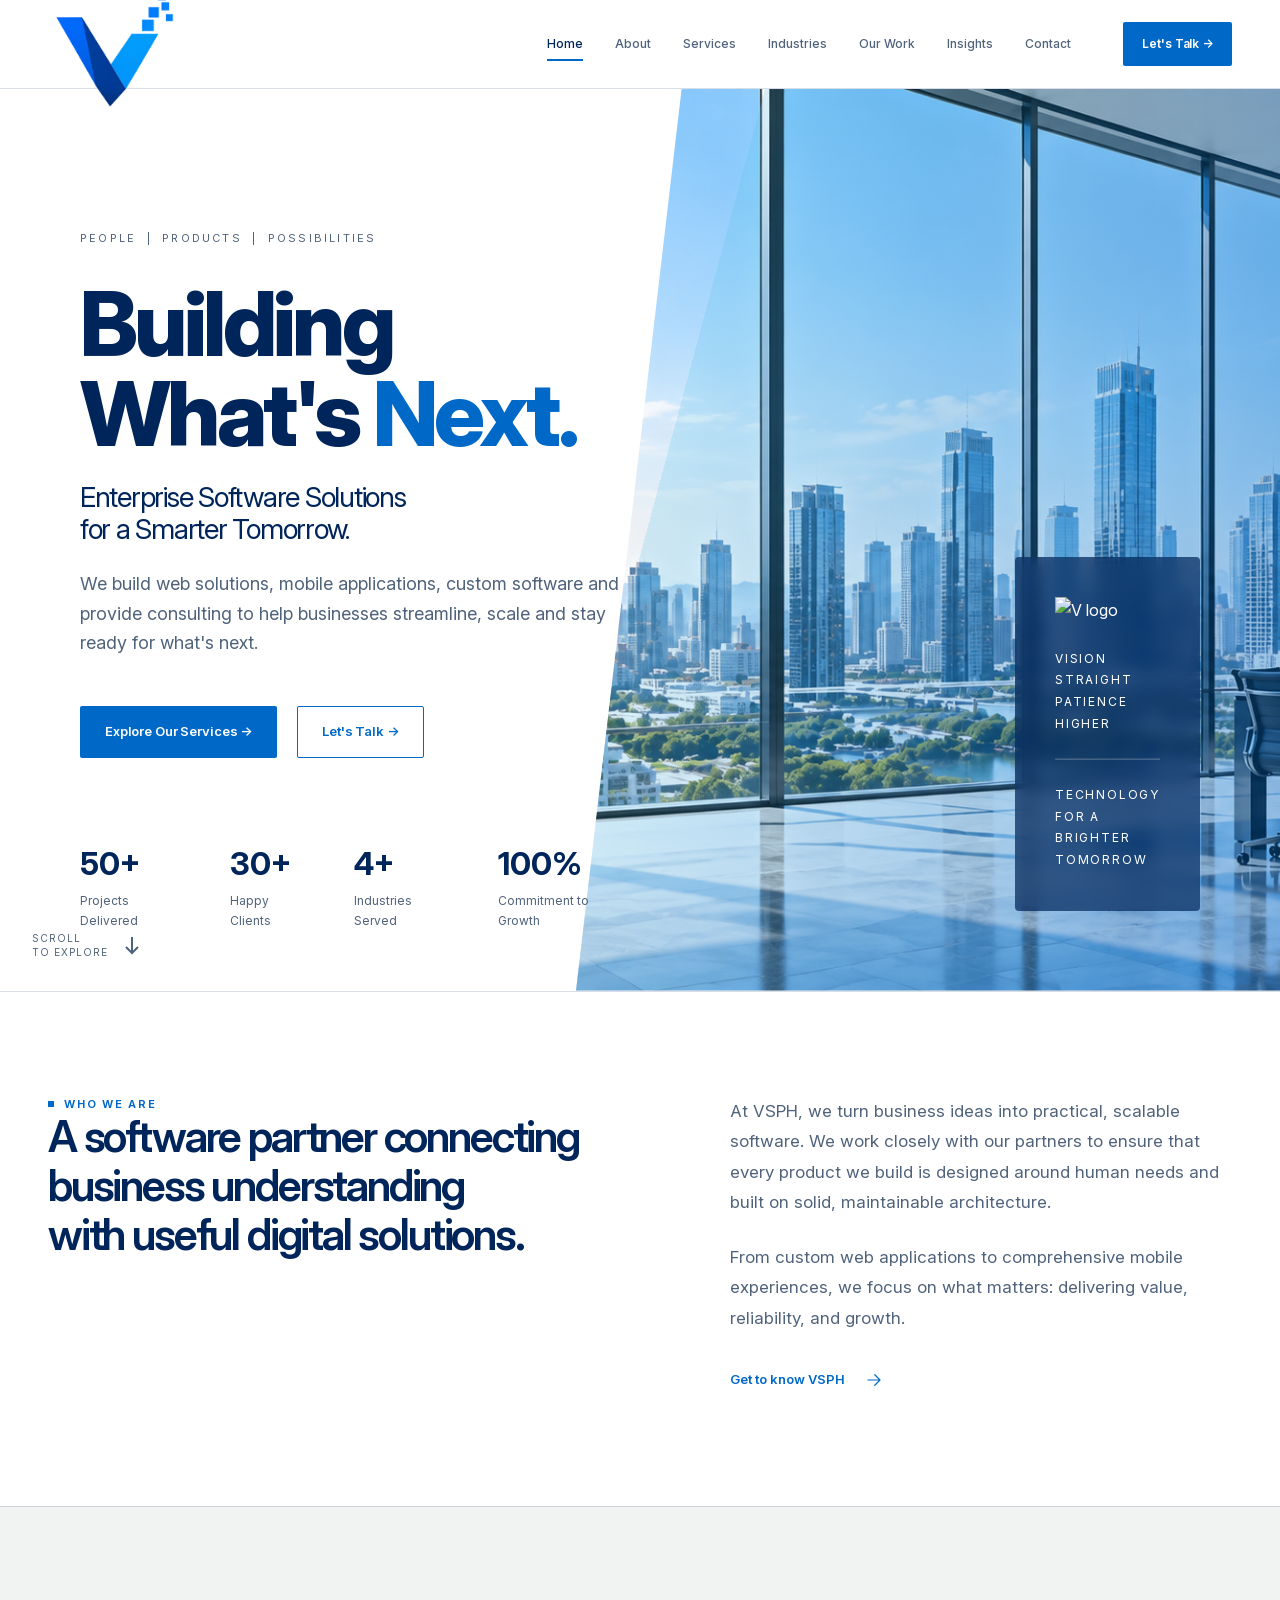
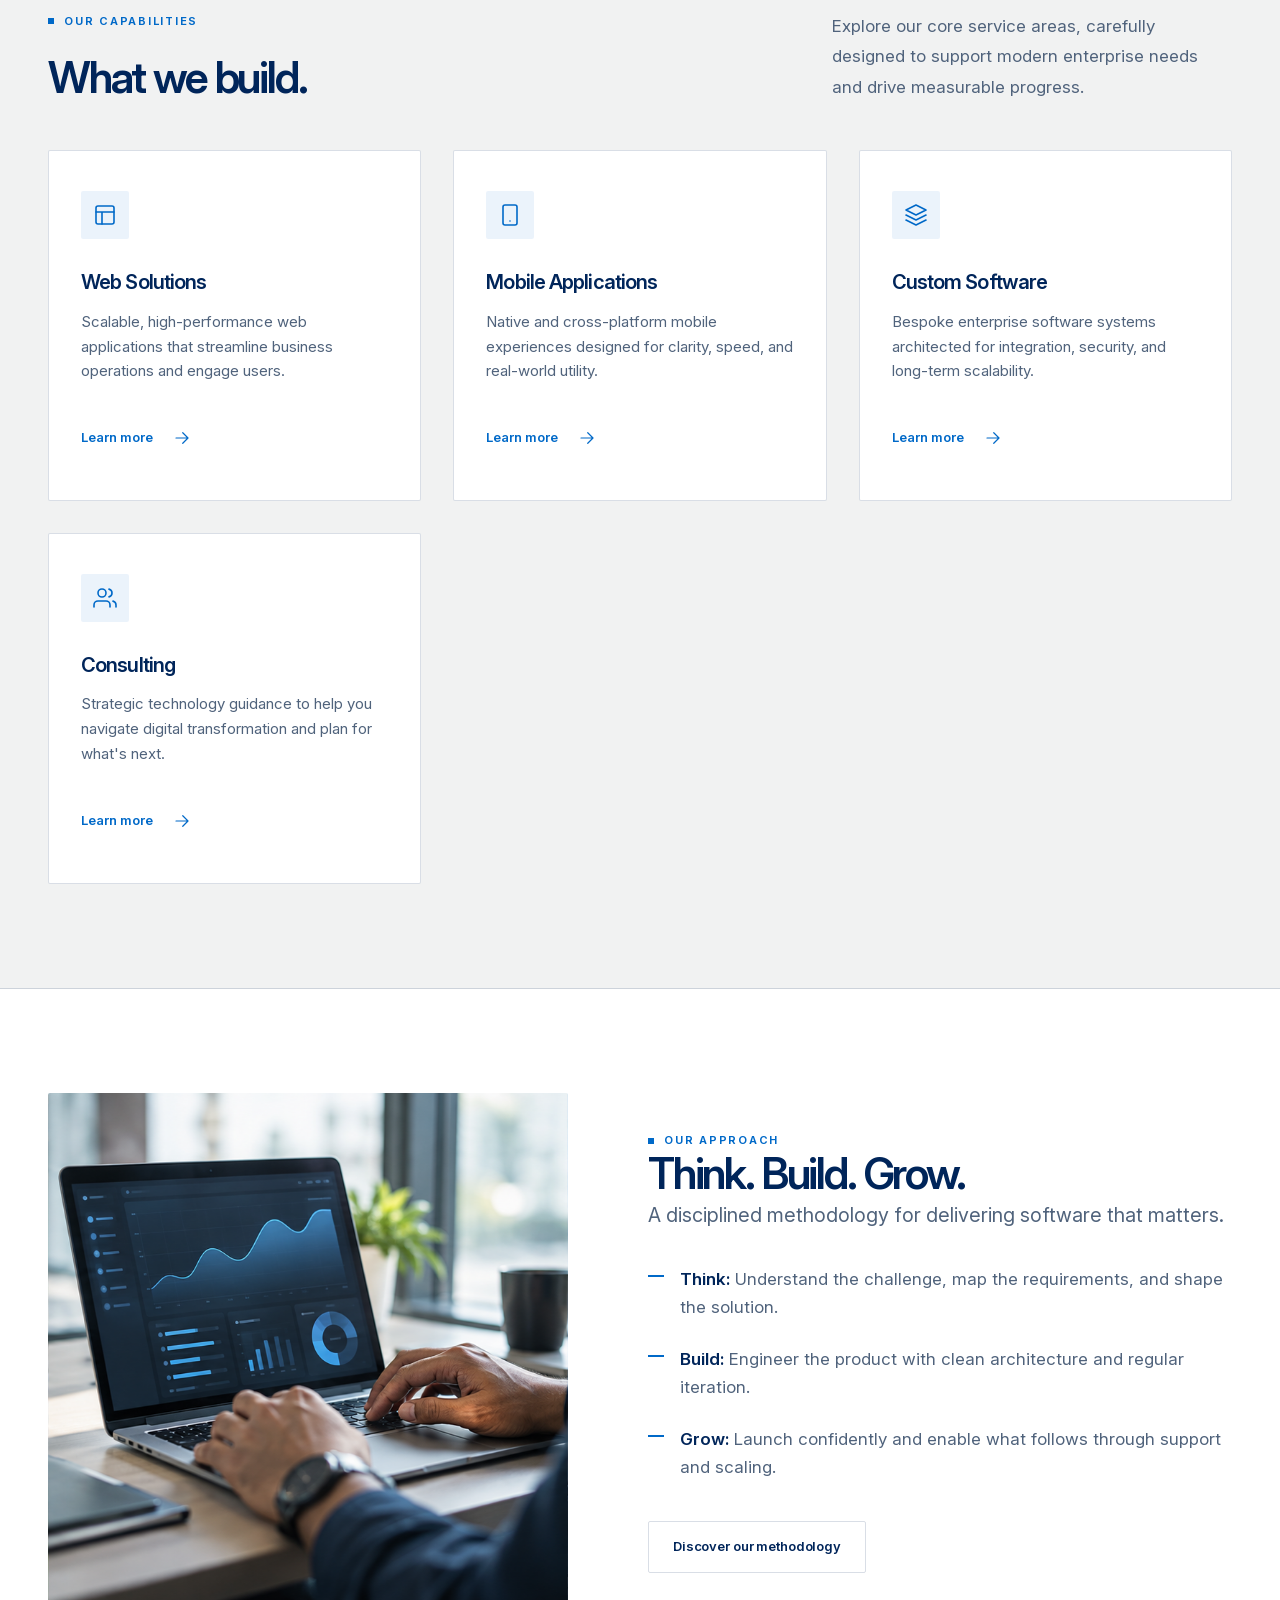
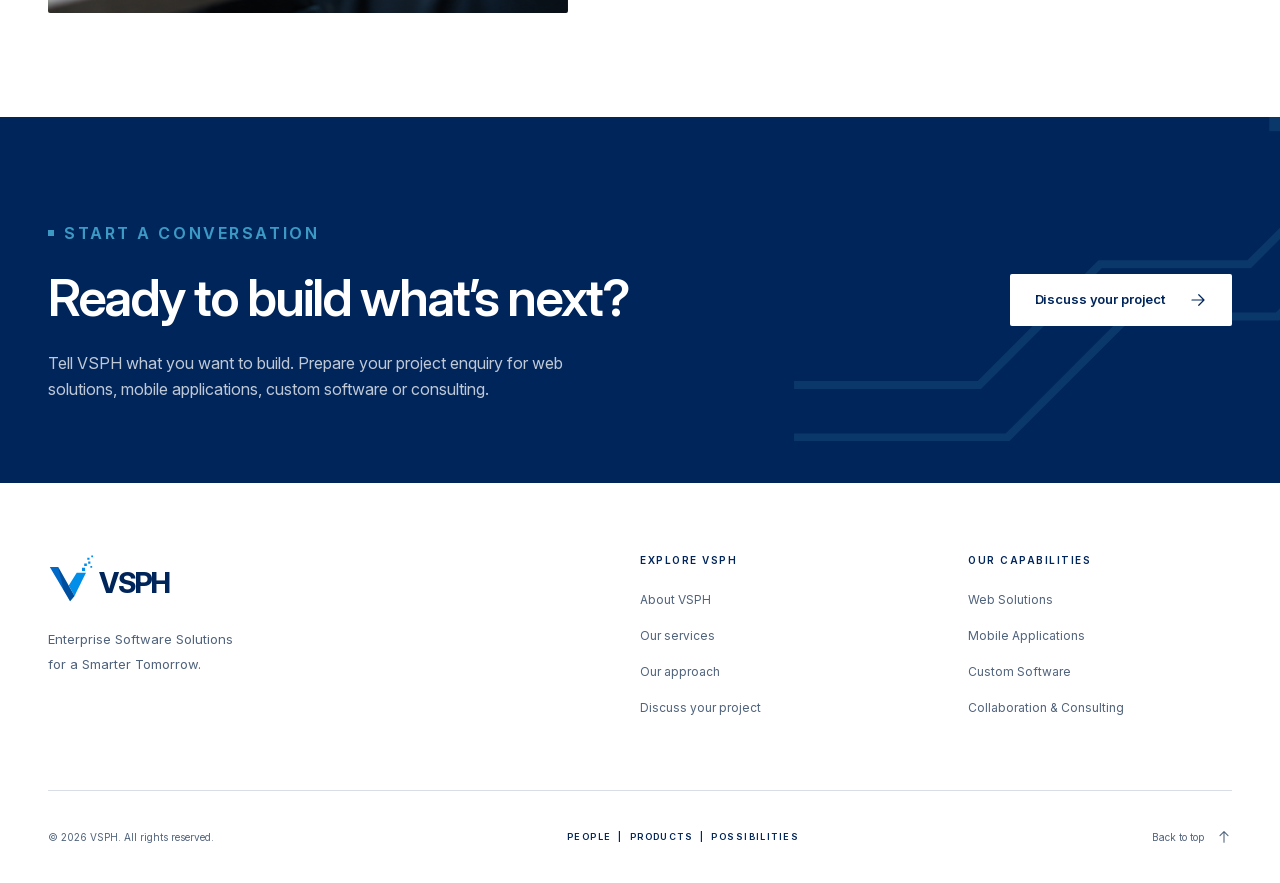
==== commit 2be48a4b: "Update navbar logo and hero banner images" ====
--- a/static/index.html
+++ b/static/index.html
@@ -19,10 +19,7 @@
 <a class="skip-link" href="#main">Skip to content</a>
 <header class="site-header" id="top">
   <div class="container header-inner">
-    <a class="brand-link" href="index.html" aria-current="page" aria-label="VSPH home"><svg class="brand-logo" width="132" viewBox="0 0 299 110" role="img" aria-hidden="true" focusable="false"><path d="M4 27H23L60 93L50 105Z" fill="#0069C8"/>
-      <path d="M60 93L47 69L65 40H86Z" fill="#008EE8"/>
-      <path d="M23 27L60 93L50 105L35 79Z" fill="#00255A" opacity=".38"/>
-      <g fill="#008EE8"><path d="M77 29h7v7h-7zM82 19h6v6h-6zM91 15h5v5h-5zM89 6h5v5h-5zM98 1h4v4h-4zM96 25h4v4h-4z"/></g><text x="116" y="85" fill="#00255A" font-family="Inter,Arial,sans-serif" font-size="64" font-weight="750" letter-spacing="-3">VSPH</text></svg></a>
+    <a class="brand-link" href="index.html" aria-current="page" aria-label="VSPH home"><img src="assets/standalon-v-logo.png" alt="VSPH Logo" class="brand-logo" /></a>
     <nav class="desktop-nav" aria-label="Main navigation">
       <a class="nav-link" href="index.html" aria-current="page">Home</a>
       <a class="nav-link" href="about.html">About</a>
@@ -92,7 +89,7 @@
   
   <div class="hero-right">
     <div class="hero-image-wrapper">
-      <img src="assets/technology-moodboard.png" alt="Office View" class="hero-bg-img" />
+      <img src="assets/hero-banner.png" alt="Office View" class="hero-bg-img" />
       <div class="hero-diagonal-overlay"></div>
       
       <div class="hero-vision-box">
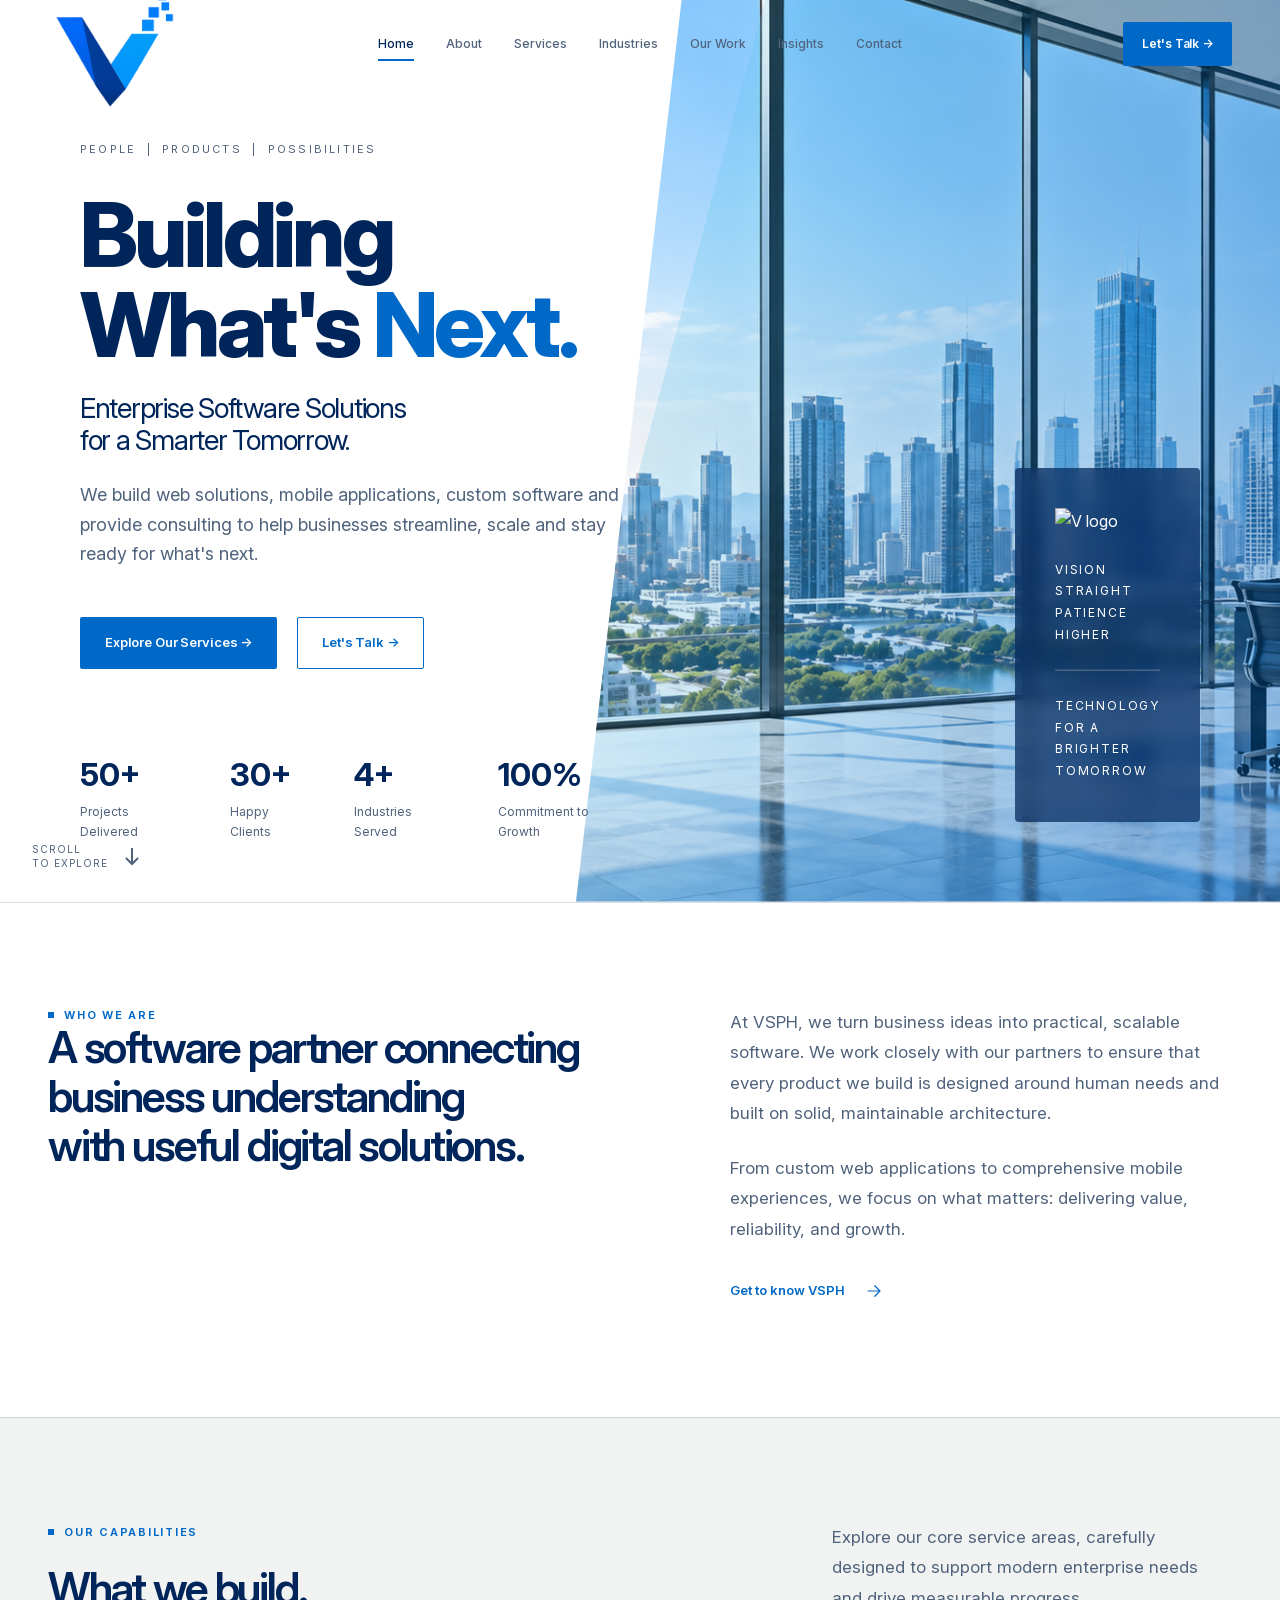
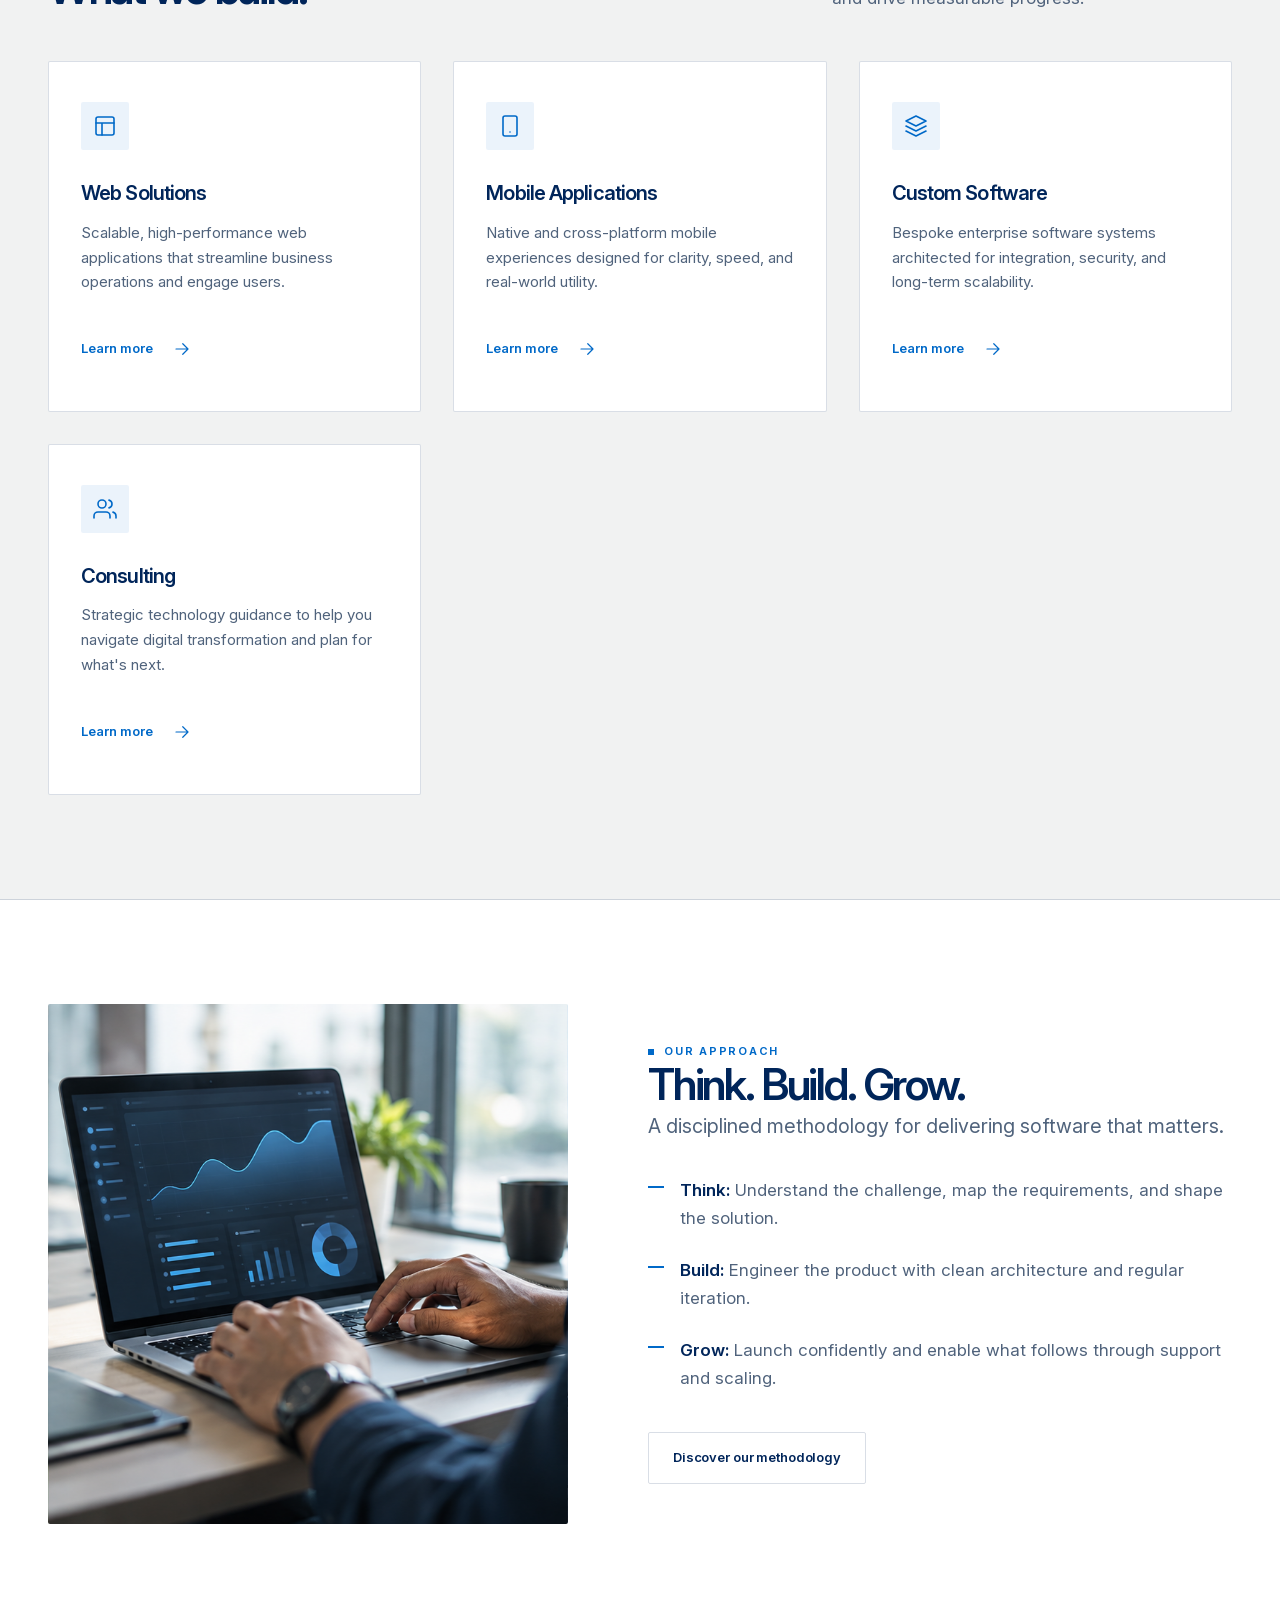
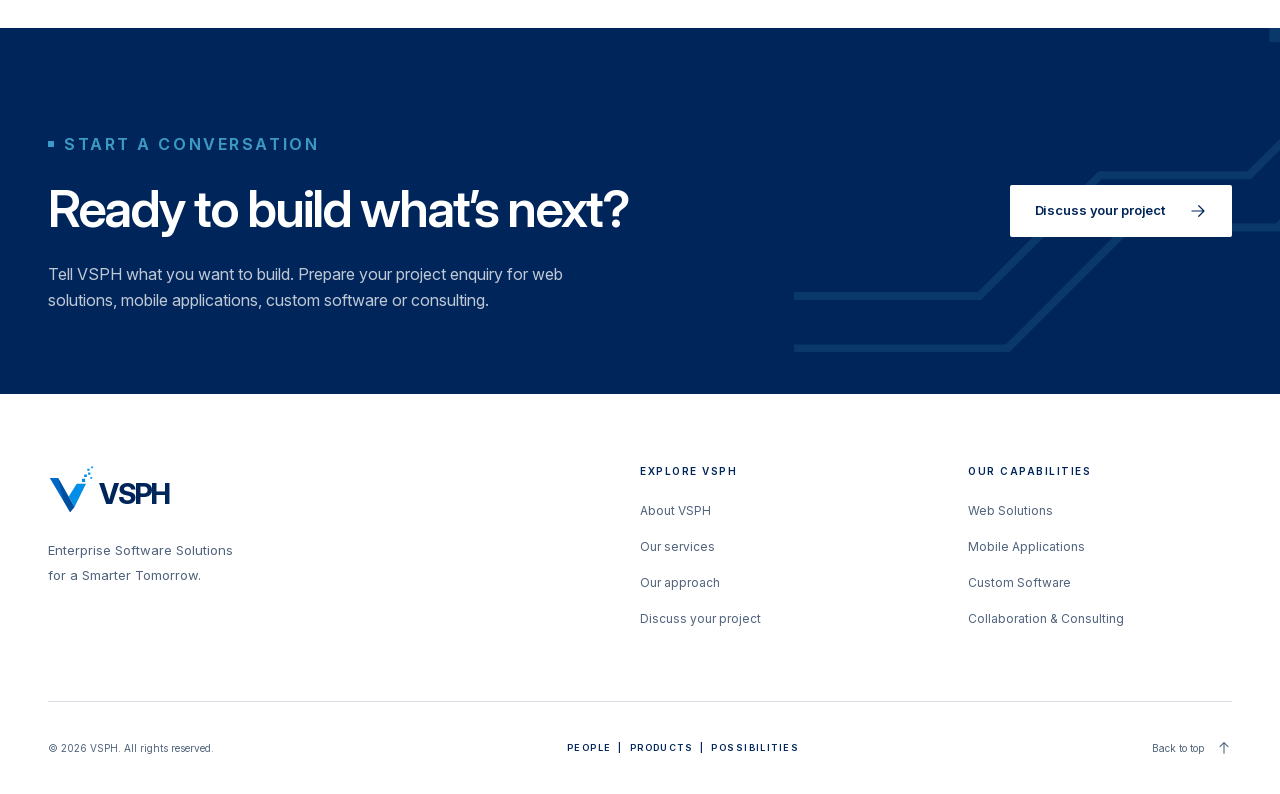
==== commit 679161a9: "Center navbar and make home header transparent overlay" ====
--- a/static/index.html
+++ b/static/index.html
@@ -29,7 +29,9 @@
       <a class="nav-link" href="#">Insights</a>
       <a class="nav-link" href="contact.html">Contact</a>
     </nav>
-    <a class="button button-primary header-cta" href="contact.html">Let's Talk &rarr;</a>
+    <div class="header-cta-wrapper">
+      <a class="button button-primary header-cta" href="contact.html">Let's Talk &rarr;</a>
+    </div>
     <button class="menu-toggle" type="button" aria-expanded="false" aria-controls="mobile-navigation" aria-label="Open navigation">
       <svg data-menu-open class="icon" viewBox="0 0 24 24" aria-hidden="true"><path d="M4 7h16M4 12h16M4 17h16"/></svg>
       <svg data-menu-close class="icon" viewBox="0 0 24 24" aria-hidden="true" hidden><path d="m6 6 12 12M6 18 18 6"/></svg>
--- a/static/index.css
+++ b/static/index.css
@@ -49,10 +49,11 @@
 .skip-link{position:fixed;top:12px;left:16px;z-index:1000;padding:12px 20px;background:var(--navy);color:var(--white);transform:translateY(-160%)}
 .skip-link:focus{transform:translateY(0)}
 .site-header{position:sticky;top:0;z-index:100;background:rgba(255,255,255,.97);border-bottom:1px solid var(--line);backdrop-filter:blur(16px)}
-.header-inner{height:var(--header-height);display:flex;align-items:center;justify-content:space-between;gap:40px}
+.header-inner{height:var(--header-height);display:grid;grid-template-columns:1fr auto 1fr;align-items:center;gap:40px}
 .brand-link{display:flex;align-items:center;min-height:48px;flex-shrink:0;width:132px}
 .brand-logo{height:auto;width:132px;overflow:visible}
-.desktop-nav{display:flex;align-items:center;gap:32px;margin-left:auto}
+.desktop-nav{display:flex;align-items:center;gap:32px;justify-content:center}
+.header-cta-wrapper { justify-self: end; display: flex; }
 .nav-link{display:flex;align-items:center;position:relative;min-height:48px;font-size:12px;font-weight:500;color:var(--muted);transition:color .2s}
 .nav-link::after{content:"";position:absolute;bottom:7px;left:0;right:0;height:2px;background:var(--blue);transform:scaleX(0);transform-origin:left;transition:transform .2s}
 .nav-link:hover,.nav-link[aria-current=page]{color:var(--navy)}
@@ -420,3 +421,13 @@
     font-size: 16px;
   }
 }
+
+/* Home page transparent header */
+.site-header {
+  position: absolute;
+  top: 0;
+  width: 100%;
+  background: transparent;
+  border-bottom: none;
+  backdrop-filter: none;
+}
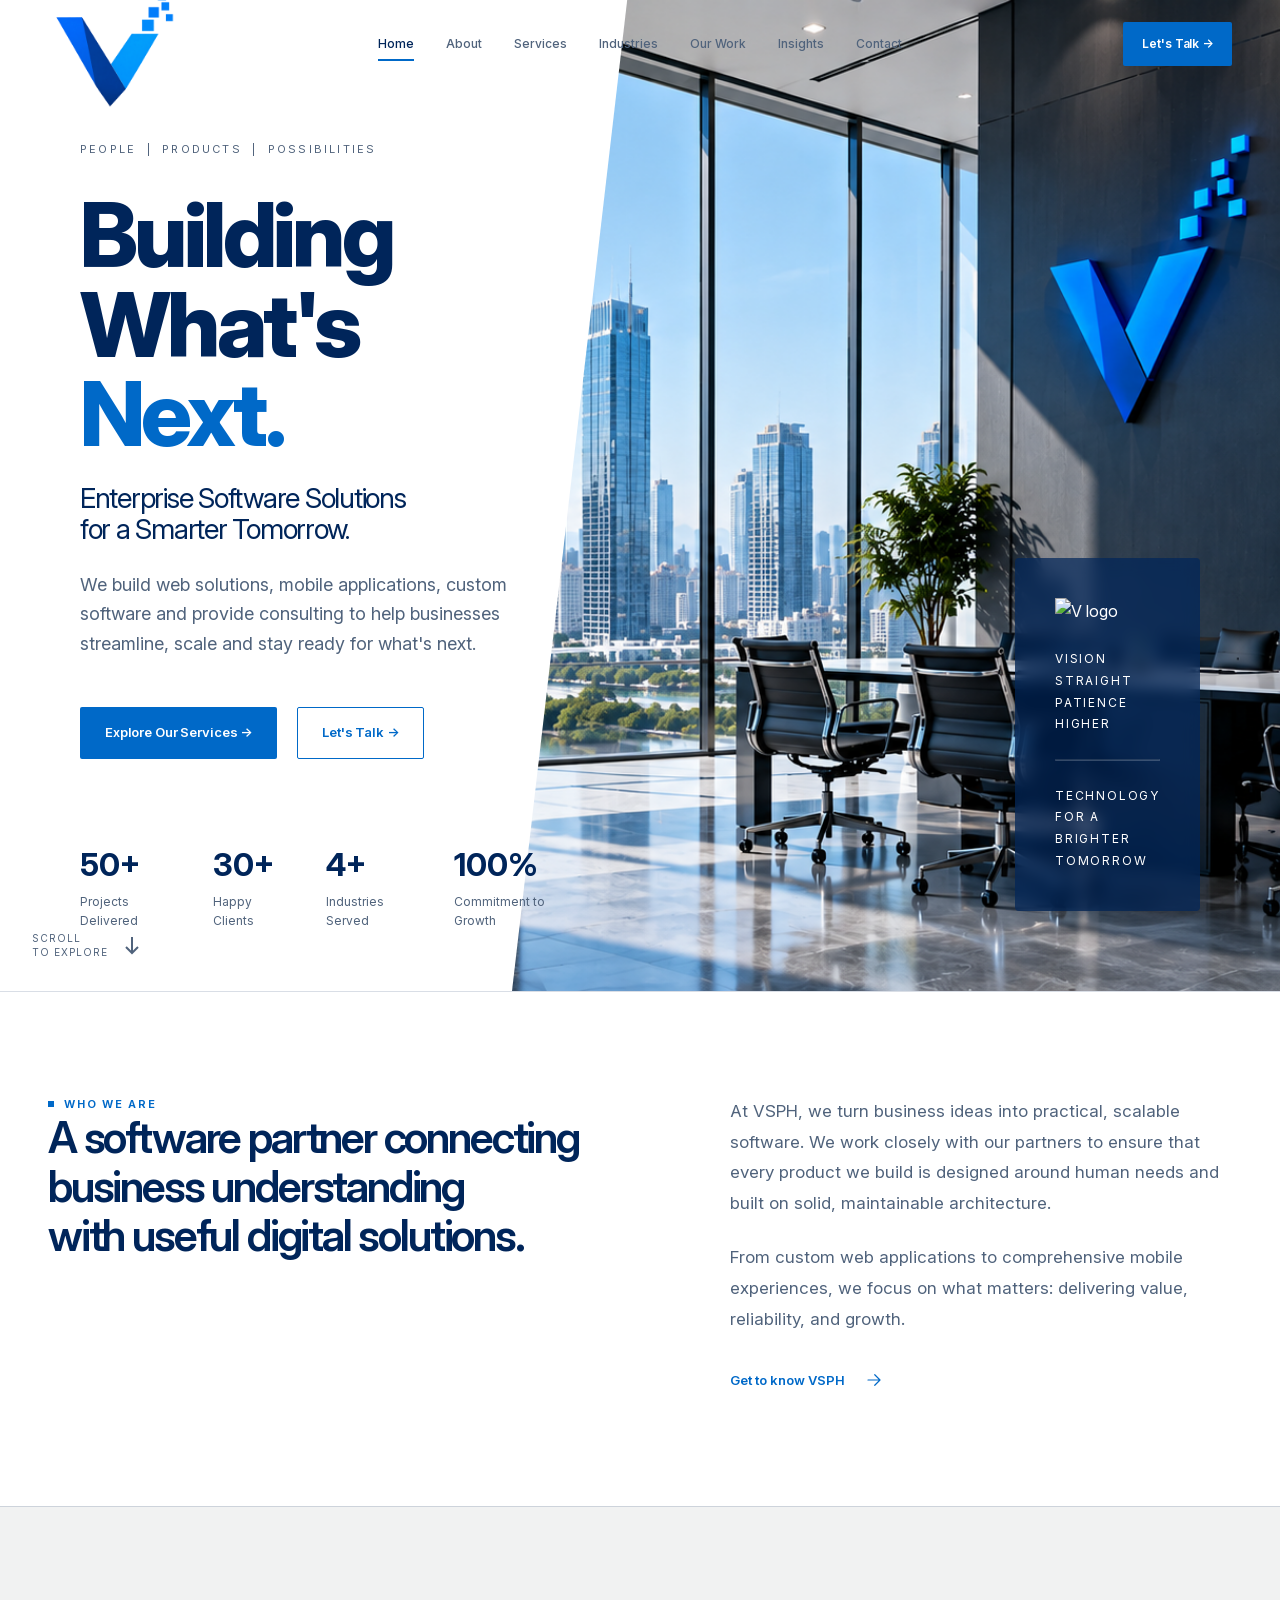
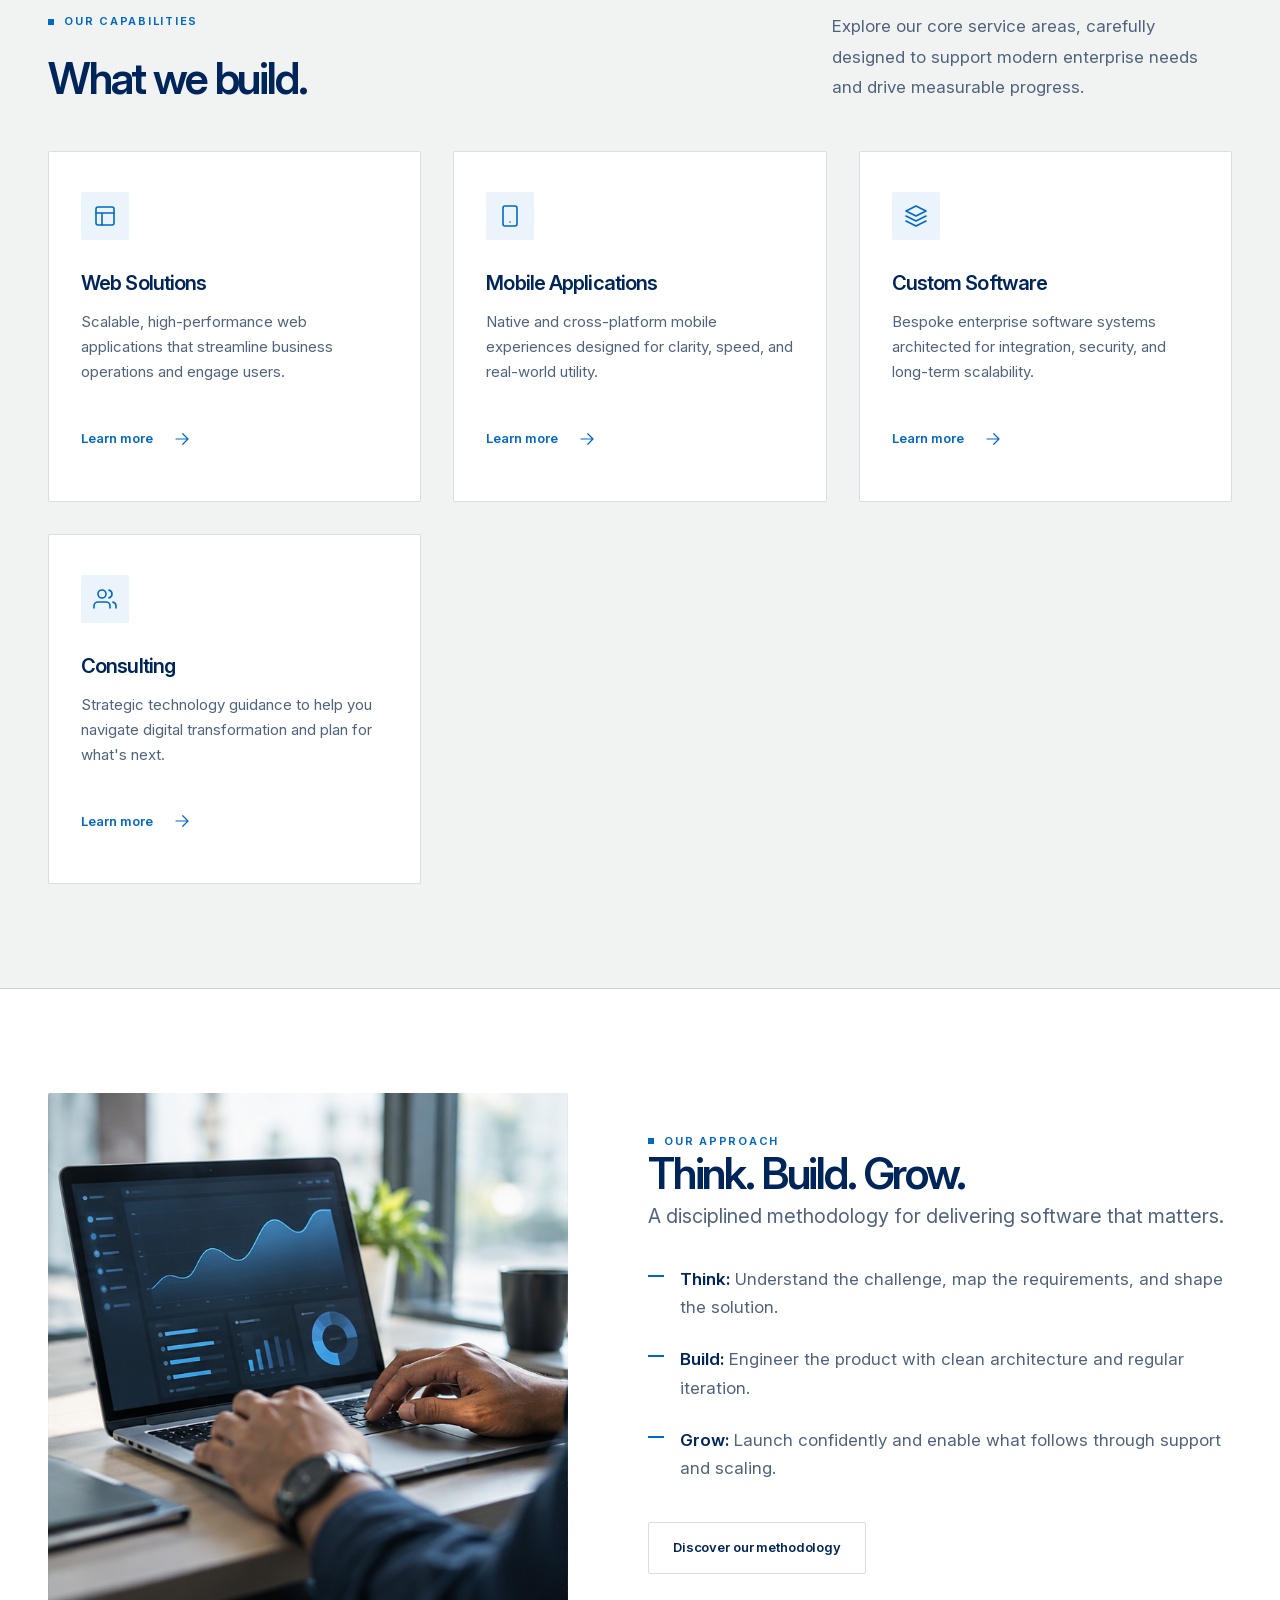
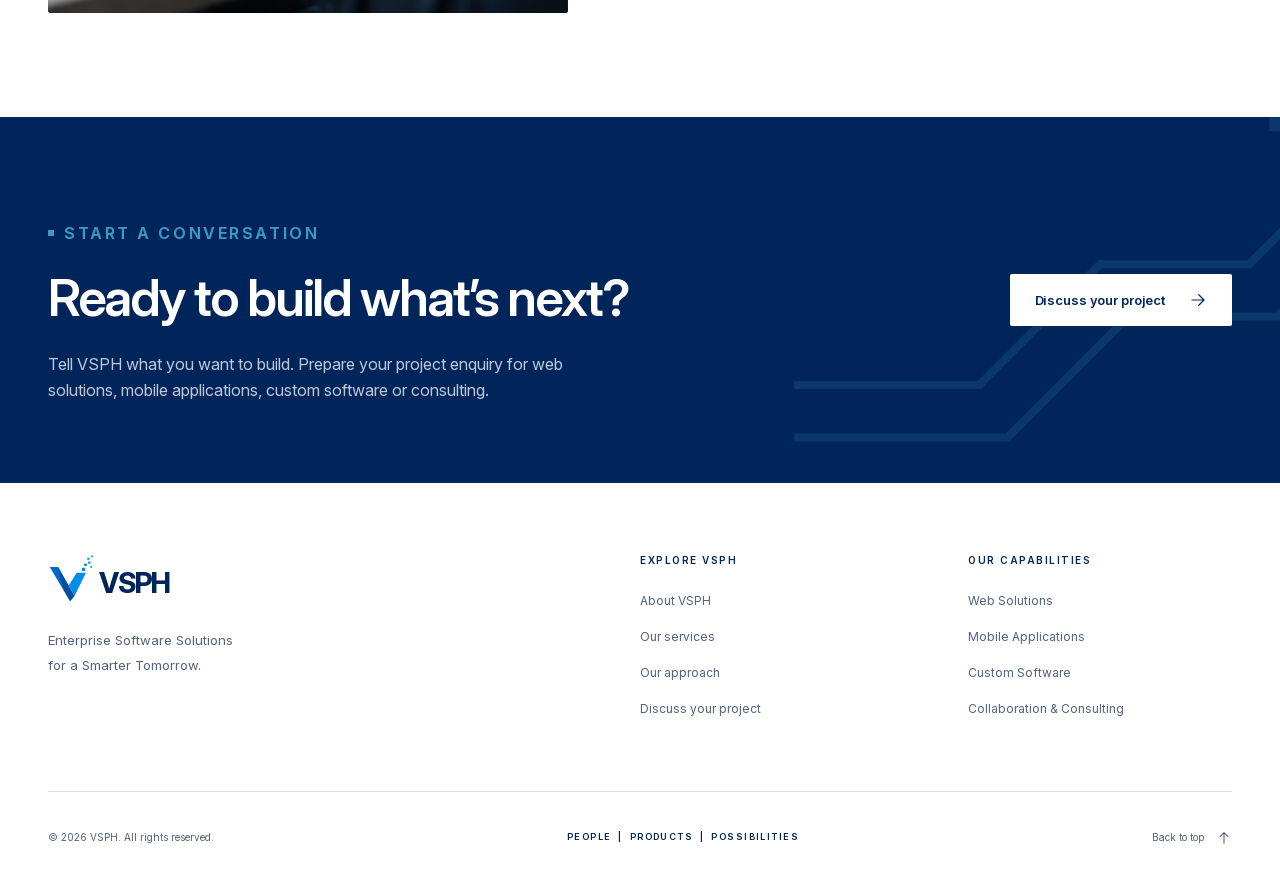
==== commit 060403c2: "Remove hero gradient overlay and adjust diagonal cut" ====
--- a/static/index.html
+++ b/static/index.html
@@ -92,7 +92,6 @@
   <div class="hero-right">
     <div class="hero-image-wrapper">
       <img src="assets/hero-banner.png" alt="Office View" class="hero-bg-img" />
-      <div class="hero-diagonal-overlay"></div>
       
       <div class="hero-vision-box">
         <img src="components/logo.svg" alt="V logo" class="hero-v-logo" />
--- a/static/index.css
+++ b/static/index.css
@@ -118,7 +118,7 @@
   border-bottom: 1px solid var(--line);
 }
 .hero-left {
-  flex: 0 0 55%;
+  flex: 0 0 50%;
   padding: 140px 80px 60px;
   display: flex;
   flex-direction: column;
@@ -215,7 +215,7 @@
   position: absolute;
   top: 0;
   right: 0;
-  width: 55%;
+  width: 60%;
   height: 100%;
   clip-path: polygon(15% 0, 100% 0, 100% 100%, 0% 100%);
   z-index: 1;
@@ -229,15 +229,7 @@
   width: 100%;
   height: 100%;
   object-fit: cover;
-}
-.hero-diagonal-overlay {
-  position: absolute;
-  top: 0;
-  left: 0;
-  width: 100%;
-  height: 100%;
-  background: linear-gradient(105deg, rgba(255,255,255,0) 20%, rgba(80, 192, 232, 0.2) 20%, rgba(0, 105, 200, 0.4));
-  pointer-events: none;
+  object-position: right center;
 }
 .hero-vision-box {
   position: absolute;
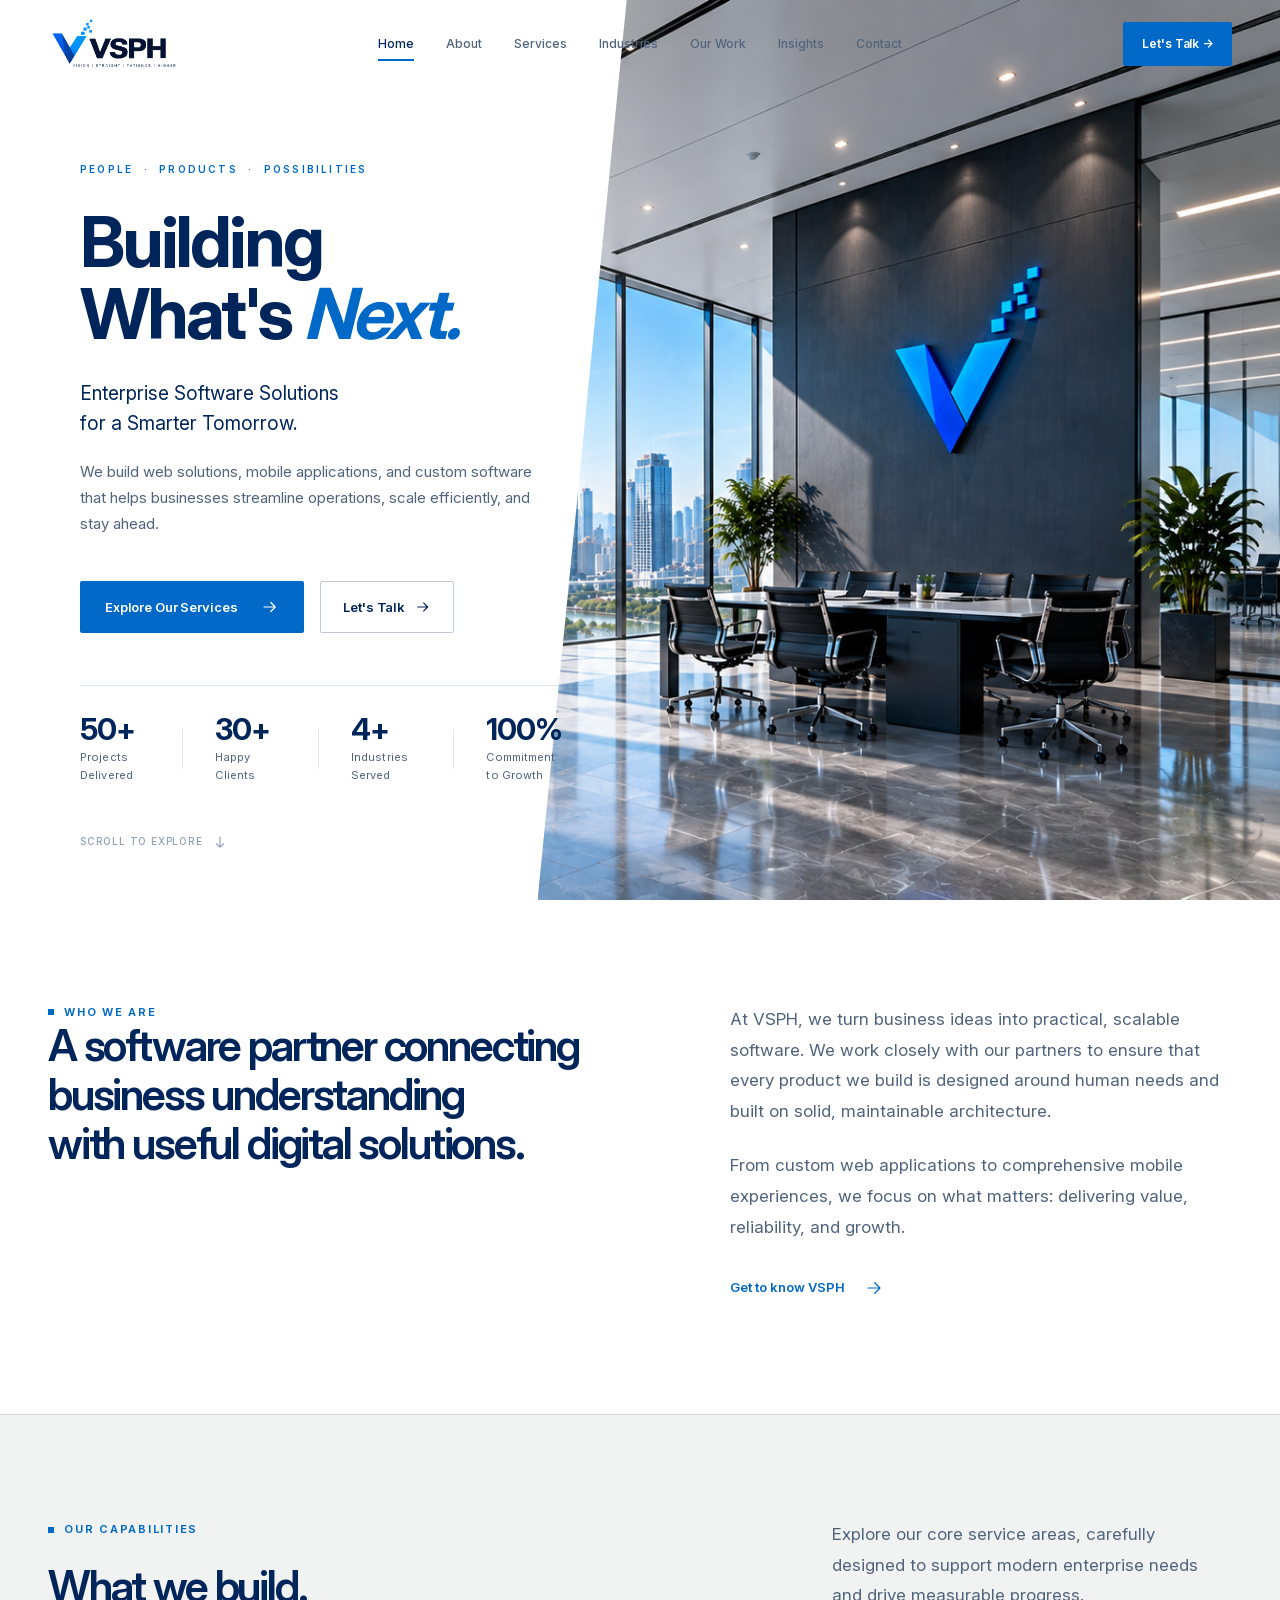
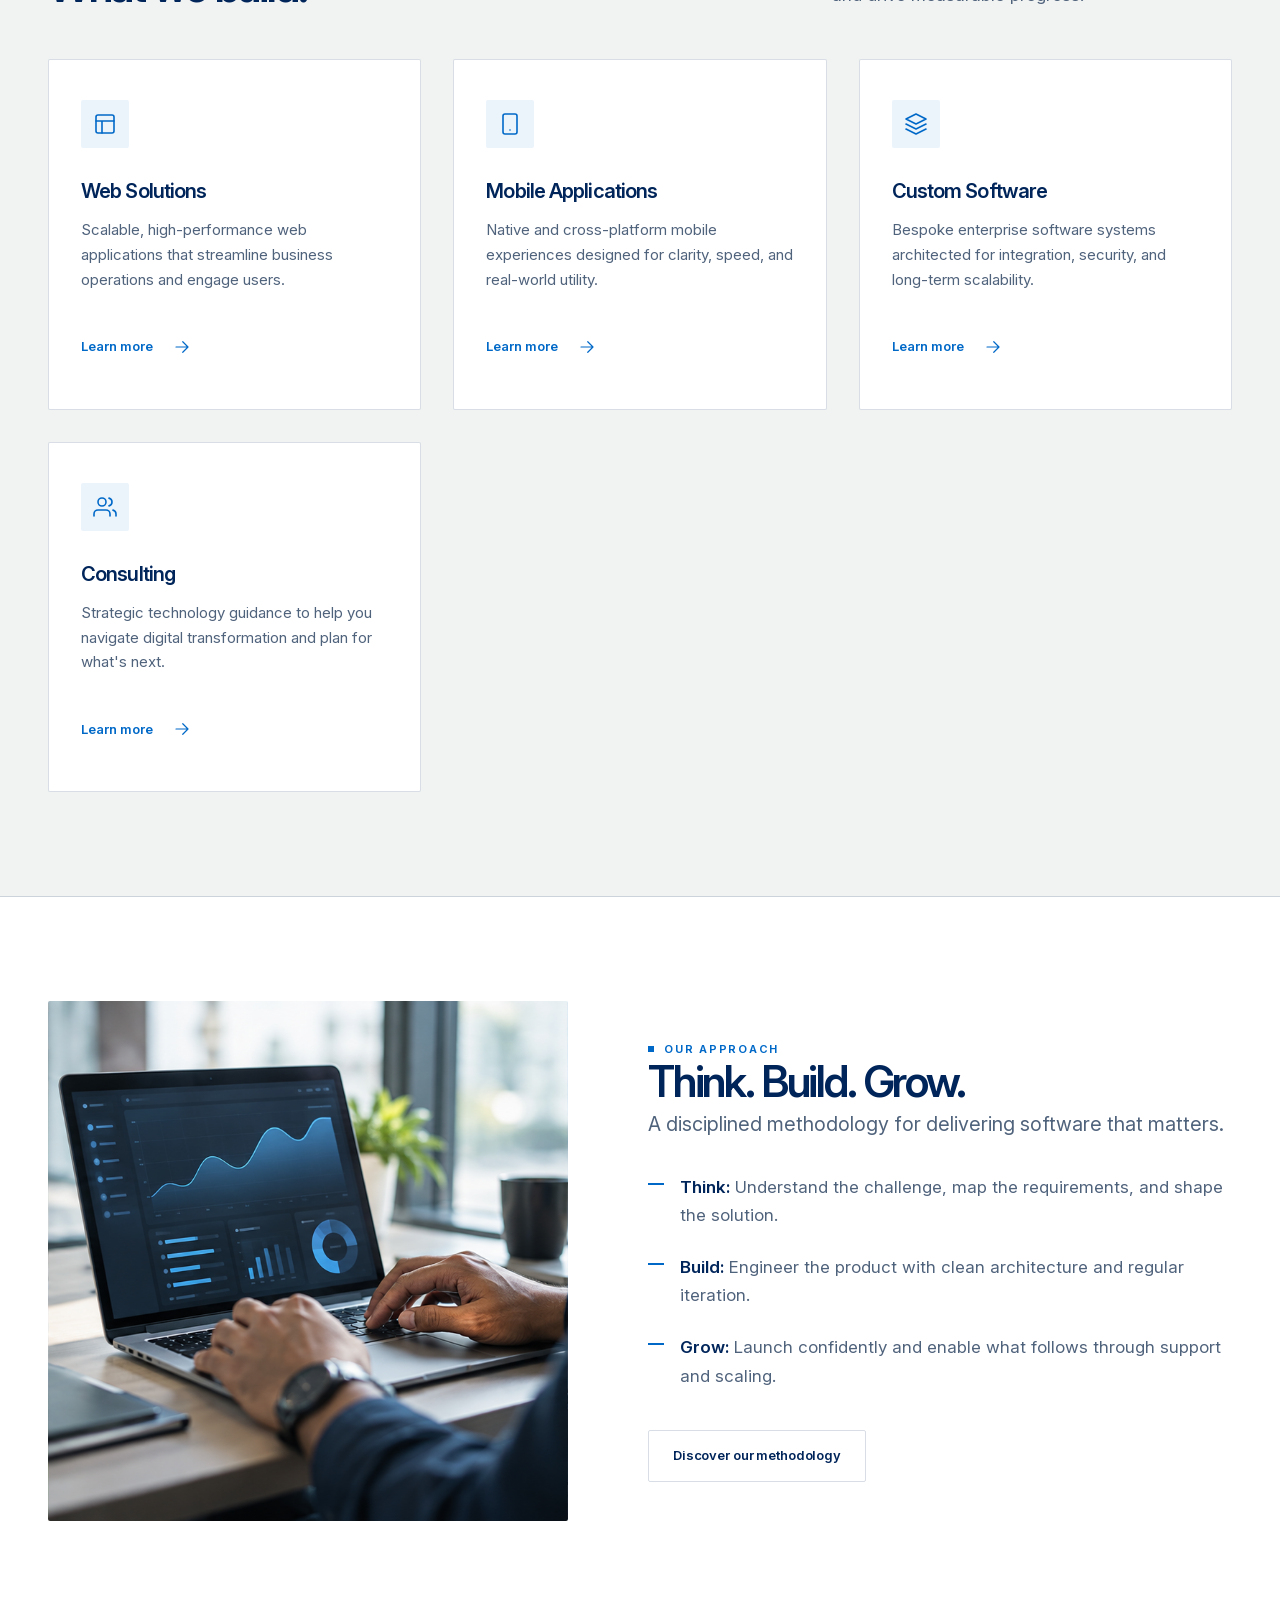
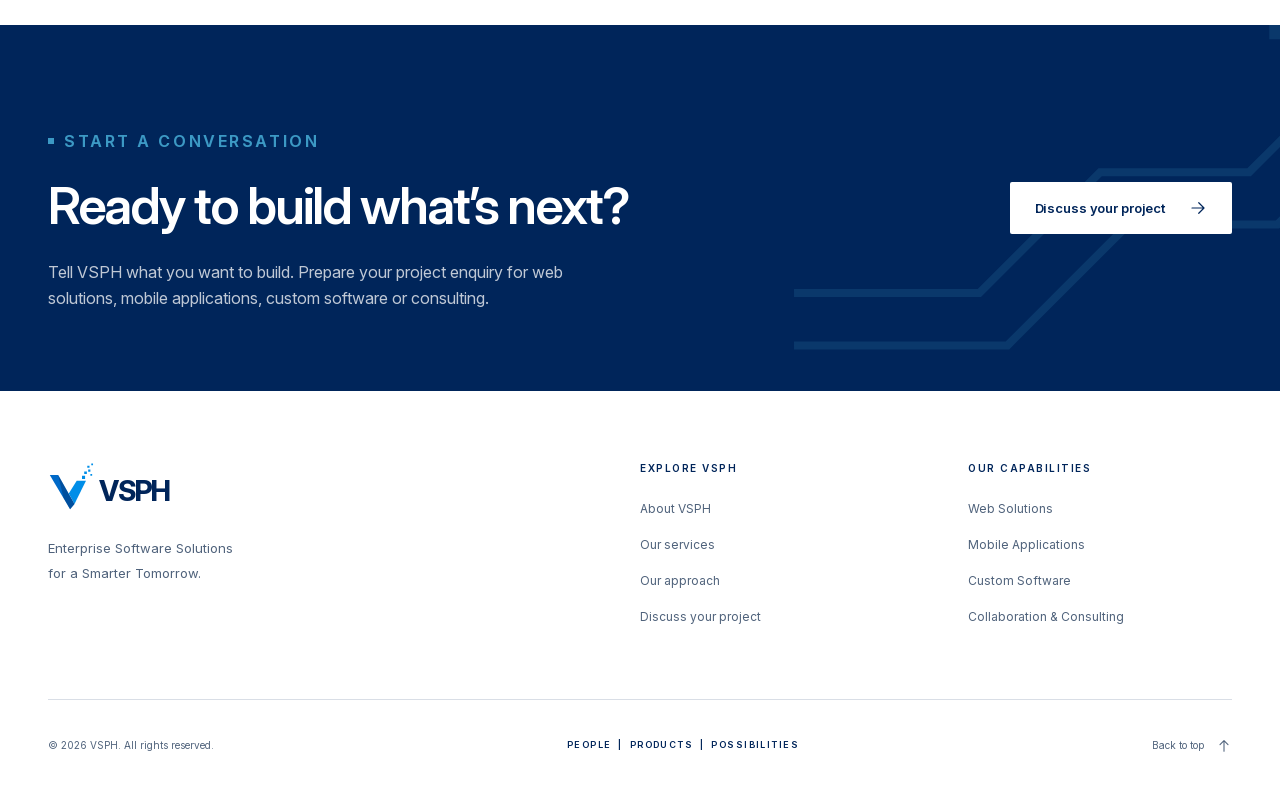
==== commit cc98448d: "Enterprise restyle of home hero section" ====
--- a/static/index.html
+++ b/static/index.html
@@ -19,7 +19,7 @@
 <a class="skip-link" href="#main">Skip to content</a>
 <header class="site-header" id="top">
   <div class="container header-inner">
-    <a class="brand-link" href="index.html" aria-current="page" aria-label="VSPH home"><img src="assets/standalon-v-logo.png" alt="VSPH Logo" class="brand-logo" /></a>
+    <a class="brand-link" href="index.html" aria-current="page" aria-label="VSPH home"><img src="assets/vsph-logo-dark.png" alt="VSPH Logo" class="brand-logo" /></a>
     <nav class="desktop-nav" aria-label="Main navigation">
       <a class="nav-link" href="index.html" aria-current="page">Home</a>
       <a class="nav-link" href="about.html">About</a>
@@ -50,57 +50,67 @@
 </header>
 
 <main id="main">
-  <section class="hero-split">
+  <section class="hero-split" id="main">
+
+  <!-- Left content panel -->
   <div class="hero-left">
     <div class="hero-content">
-      <p class="hero-eyebrow">PEOPLE &nbsp;|&nbsp; PRODUCTS &nbsp;|&nbsp; POSSIBILITIES</p>
-      <h1 class="hero-title">Building<br>What's <span>Next.</span></h1>
-      <h2 class="hero-subtitle">Enterprise Software Solutions<br>for a Smarter Tomorrow.</h2>
-      <p class="hero-description">We build web solutions, mobile applications, custom software and provide consulting to help businesses streamline, scale and stay ready for what's next.</p>
-      
+
+      <p class="hero-eyebrow">PEOPLE &nbsp;·&nbsp; PRODUCTS &nbsp;·&nbsp; POSSIBILITIES</p>
+
+      <h1 class="hero-title">
+        Building<br>
+        What's <em>Next.</em>
+      </h1>
+
+      <p class="hero-subtitle">Enterprise Software Solutions<br>for a Smarter Tomorrow.</p>
+
+      <p class="hero-description">We build web solutions, mobile applications, and custom software that helps businesses streamline operations, scale efficiently, and stay ahead.</p>
+
       <div class="hero-actions">
-        <a href="services.html" class="button button-primary">Explore Our Services &rarr;</a>
-        <a href="contact.html" class="button button-outline">Let's Talk &rarr;</a>
-      </div>
-      
-      <div class="hero-scroll">
-        <span class="scroll-text">SCROLL<br>TO EXPLORE</span>
-        <svg class="scroll-arrow" viewBox="0 0 24 24"><path d="M12 4v16m-6-6 6 6 6-6" stroke="currentColor" fill="none" stroke-width="2"/></svg>
-      </div>
-
-      <div class="hero-stats">
-        <div class="stat-item">
-          <span class="stat-number">50+</span>
-          <span class="stat-label">Projects Delivered</span>
-        </div>
-        <div class="stat-item">
-          <span class="stat-number">30+</span>
-          <span class="stat-label">Happy Clients</span>
-        </div>
-        <div class="stat-item">
-          <span class="stat-number">4+</span>
-          <span class="stat-label">Industries Served</span>
-        </div>
-        <div class="stat-item">
-          <span class="stat-number">100%</span>
-          <span class="stat-label">Commitment to Growth</span>
-        </div>
-      </div>
-    </div>
-  </div>
-  
+        <a href="services.html" class="button button-primary">Explore Our Services <svg class="icon" viewBox="0 0 24 24" aria-hidden="true"><path d="M4 12h15m-6-6 6 6-6 6"/></svg></a>
+        <a href="contact.html" class="button hero-btn-ghost">Let's Talk <svg class="icon" viewBox="0 0 24 24" aria-hidden="true"><path d="M4 12h15m-6-6 6 6-6 6"/></svg></a>
+      </div>
+
+    </div>
+
+    <!-- Stats bar sits at the bottom of the left panel -->
+    <div class="hero-stats-bar">
+      <div class="hero-stat">
+        <span class="stat-value">50+</span>
+        <span class="stat-desc">Projects Delivered</span>
+      </div>
+      <div class="hero-stat-divider"></div>
+      <div class="hero-stat">
+        <span class="stat-value">30+</span>
+        <span class="stat-desc">Happy Clients</span>
+      </div>
+      <div class="hero-stat-divider"></div>
+      <div class="hero-stat">
+        <span class="stat-value">4+</span>
+        <span class="stat-desc">Industries Served</span>
+      </div>
+      <div class="hero-stat-divider"></div>
+      <div class="hero-stat">
+        <span class="stat-value">100%</span>
+        <span class="stat-desc">Commitment to Growth</span>
+      </div>
+    </div>
+
+    <!-- Scroll indicator -->
+    <div class="hero-scroll-indicator">
+      <span>Scroll to explore</span>
+      <svg viewBox="0 0 24 24" fill="none" stroke="currentColor" stroke-width="1.5" aria-hidden="true"><path d="M12 5v14m-5-5 5 5 5-5"/></svg>
+    </div>
+  </div>
+
+  <!-- Right image panel with diagonal clip -->
   <div class="hero-right">
-    <div class="hero-image-wrapper">
-      <img src="assets/hero-banner.png" alt="Office View" class="hero-bg-img" />
-      
-      <div class="hero-vision-box">
-        <img src="components/logo.svg" alt="V logo" class="hero-v-logo" />
-        <p>VISION<br>STRAIGHT<br>PATIENCE<br>HIGHER</p>
-        <hr>
-        <p class="hero-vision-sub">TECHNOLOGY<br>FOR A<br>BRIGHTER<br>TOMORROW</p>
-      </div>
-    </div>
-  </div>
+    <img src="assets/office-hero.png" alt="VSPH Enterprise Environment" class="hero-bg-img" />
+    <!-- Subtle dark vignette on the left edge to blend with white panel -->
+    <div class="hero-edge-fade"></div>
+  </div>
+
 </section>
 
 
--- a/static/index.css
+++ b/static/index.css
@@ -108,159 +108,293 @@
 @media print{.site-header{position:static}.site-header nav,.menu-toggle,.cta-band,.back-top,.skip-link{display:none!important}.section{padding-block:32px}.reveal.is-pending{opacity:1;transform:none}.site-footer{border-top:1px solid var(--line)}a{color:var(--navy)}body{font-size:11pt}.container{width:100%}.page-title{font-size:40pt}}
 
 /* Index page */
-/* Hero Section */
+/* ============================================
+   HOME PAGE HERO — Enterprise Restyle
+   VSPH Brand: Navy #00255A | Blue #0069C8 | Cyan #50C0E8
+   ============================================ */
+
+/* ── Transparent header on home page only ── */
+.site-header {
+  position: absolute;
+  top: 0;
+  width: 100%;
+  background: transparent;
+  border-bottom: none;
+  backdrop-filter: none;
+  z-index: 200;
+}
+
+/* ── Hero outer shell ── */
 .hero-split {
+  position: relative;
   display: flex;
   min-height: 100vh;
+  overflow: hidden;
+  background: #fff;
+}
+
+/* ═══════════════════════════════════════════
+   LEFT PANEL — Content
+═══════════════════════════════════════════ */
+.hero-left {
   position: relative;
-  overflow: hidden;
-  background: var(--white);
-  border-bottom: 1px solid var(--line);
-}
-.hero-left {
-  flex: 0 0 50%;
-  padding: 140px 80px 60px;
+  z-index: 2;
+  flex: 0 0 52%;
   display: flex;
   flex-direction: column;
   justify-content: center;
-  position: relative;
-  z-index: 2;
-}
+  padding: 140px 72px 0 80px;
+}
+
+/* ── Eyebrow ── */
 .hero-eyebrow {
+  font-size: 10px;
+  font-weight: 600;
+  letter-spacing: 0.22em;
+  text-transform: uppercase;
+  color: #0069C8;
+  margin: 0 0 28px;
+}
+
+/* ── Main headline ── */
+.hero-title {
+  font-size: clamp(52px, 5.5vw, 88px);
+  font-weight: 700;
+  line-height: 1.03;
+  letter-spacing: -0.045em;
+  color: #00255A;
+  margin: 0 0 28px;
+}
+
+/* "Next." in core blue, italic for elegance */
+.hero-title em {
+  font-style: italic;
+  font-weight: 700;
+  color: #0069C8;
+}
+
+/* ── Subtitle ── */
+.hero-subtitle {
+  font-size: clamp(16px, 1.5vw, 21px);
+  font-weight: 400;
+  line-height: 1.55;
+  color: #00255A;
+  margin: 0 0 20px;
+}
+
+/* ── Body copy ── */
+.hero-description {
+  font-size: 15px;
+  line-height: 1.75;
+  color: #50637C;
+  max-width: 480px;
+  margin: 0 0 44px;
+}
+
+/* ── CTA buttons ── */
+.hero-actions {
+  display: flex;
+  align-items: center;
+  gap: 16px;
+  margin-bottom: 0;
+}
+
+/* Ghost / outline variant used only in hero */
+.hero-btn-ghost {
+  display: inline-flex;
+  align-items: center;
+  gap: 10px;
+  min-height: 52px;
+  padding: 14px 22px;
+  border: 1.5px solid rgba(0, 37, 90, 0.25);
+  border-radius: 2px;
+  font-size: 13px;
+  font-weight: 600;
+  letter-spacing: -.01em;
+  color: #00255A;
+  background: transparent;
+  text-decoration: none;
+  transition: border-color .2s, background .2s, color .2s;
+}
+.hero-btn-ghost .icon {
+  width: 16px; height: 16px;
+  transition: transform .2s;
+}
+.hero-btn-ghost:hover {
+  border-color: #0069C8;
+  color: #0069C8;
+  background: rgba(0,105,200,.04);
+}
+.hero-btn-ghost:hover .icon {
+  transform: translateX(3px);
+}
+
+/* ═══════════════════════════════════════════
+   STATS BAR
+═══════════════════════════════════════════ */
+.hero-stats-bar {
+  display: flex;
+  align-items: center;
+  gap: 0;
+  margin-top: 52px;
+  padding: 28px 0 28px;
+  border-top: 1px solid rgba(0,37,90,.12);
+}
+
+.hero-stat {
+  display: flex;
+  flex-direction: column;
+  gap: 4px;
+  padding: 0 32px;
+  flex: 1;
+}
+.hero-stat:first-child {
+  padding-left: 0;
+}
+
+.stat-value {
+  font-size: 30px;
+  font-weight: 700;
+  color: #00255A;
+  letter-spacing: -0.04em;
+  line-height: 1;
+}
+
+.stat-desc {
   font-size: 11px;
-  letter-spacing: 0.2em;
-  color: var(--muted);
-  margin-bottom: 32px;
-}
-.hero-title {
-  font-size: clamp(60px, 7vw, 110px);
-  font-weight: 800;
-  line-height: 1;
-  letter-spacing: -0.04em;
-  color: var(--navy);
-  margin-bottom: 24px;
-}
-.hero-title span {
-  color: var(--blue);
-}
-.hero-subtitle {
-  font-size: clamp(20px, 2.5vw, 28px);
-  font-weight: 400;
-  color: var(--navy);
-  margin-bottom: 24px;
-}
-.hero-description {
-  font-size: 18px;
-  max-width: 540px;
-  margin-bottom: 48px;
-}
-.hero-actions {
-  display: flex;
-  gap: 20px;
-  margin-bottom: 80px;
-}
-.button-outline {
-  border: 1px solid var(--blue);
-  color: var(--blue);
-  background: transparent;
-  padding: 14px 24px;
-  border-radius: 2px;
-  font-weight: 600;
-  font-size: 13px;
-  text-decoration: none;
-  display: inline-flex;
-  align-items: center;
-  justify-content: center;
-  transition: all 0.2s ease;
-}
-.button-outline:hover {
-  background: var(--grey);
-}
-.hero-scroll {
-  display: flex;
-  align-items: center;
-  gap: 12px;
-  position: absolute;
-  left: 32px;
-  bottom: 32px;
-  color: var(--muted);
-}
-.scroll-text {
+  color: #50637C;
+  letter-spacing: 0.01em;
+}
+
+.hero-stat-divider {
+  width: 1px;
+  height: 40px;
+  background: rgba(0,37,90,.12);
+  flex-shrink: 0;
+}
+
+/* ── Scroll indicator ── */
+.hero-scroll-indicator {
+  display: flex;
+  align-items: center;
+  gap: 8px;
+  padding: 20px 0 28px;
   font-size: 10px;
-  letter-spacing: 0.1em;
-  line-height: 1.4;
-}
-.scroll-arrow {
-  width: 24px;
-  height: 24px;
-}
-.hero-stats {
-  display: flex;
-  gap: 48px;
-}
-.stat-item {
-  display: flex;
-  flex-direction: column;
-}
-.stat-number {
-  font-size: 32px;
-  font-weight: 700;
-  color: var(--navy);
-}
-.stat-label {
-  font-size: 12px;
-  color: var(--muted);
-}
+  font-weight: 500;
+  letter-spacing: 0.08em;
+  text-transform: uppercase;
+  color: #8fa0b4;
+}
+.hero-scroll-indicator svg {
+  width: 18px;
+  height: 18px;
+  animation: scrollBounce 2s ease-in-out infinite;
+  flex-shrink: 0;
+}
+
+@keyframes scrollBounce {
+  0%, 100% { transform: translateY(0); }
+  50% { transform: translateY(4px); }
+}
+
+
+/* ═══════════════════════════════════════════
+   RIGHT PANEL — Image
+═══════════════════════════════════════════ */
 .hero-right {
   position: absolute;
   top: 0;
   right: 0;
-  width: 60%;
+  width: 58%;
   height: 100%;
-  clip-path: polygon(15% 0, 100% 0, 100% 100%, 0% 100%);
+  /* Precise diagonal cut matching reference image */
+  clip-path: polygon(12% 0, 100% 0, 100% 100%, 0% 100%);
   z-index: 1;
-}
-.hero-image-wrapper {
-  position: relative;
-  width: 100%;
-  height: 100%;
-}
+  overflow: hidden;
+}
+
 .hero-bg-img {
   width: 100%;
   height: 100%;
   object-fit: cover;
   object-position: right center;
-}
-.hero-vision-box {
+  display: block;
+}
+
+/* Subtle white-to-transparent fade on the left cut edge
+   so the image blends seamlessly into the white panel */
+.hero-edge-fade {
   position: absolute;
-  right: 80px;
-  bottom: 80px;
-  color: var(--white);
-  text-align: left;
-  background: rgba(0, 37, 90, 0.7);
-  backdrop-filter: blur(8px);
-  padding: 40px;
-  border-radius: 4px;
-}
-.hero-v-logo {
-  width: 64px;
-  margin-bottom: 24px;
-}
-.hero-vision-box p {
-  font-size: 12px;
-  letter-spacing: 0.15em;
-  line-height: 1.8;
-  color: var(--white);
-}
-.hero-vision-box hr {
-  border-color: rgba(255,255,255,0.2);
-  margin-block: 24px;
-}
-.hero-vision-sub {
-  font-size: 10px;
-}
-
-/* Home intro */
+  top: 0;
+  left: 0;
+  width: 20%;
+  height: 100%;
+  background: linear-gradient(to right, rgba(255,255,255,0.18), transparent);
+  pointer-events: none;
+}
+
+
+/* ═══════════════════════════════════════════
+   RESPONSIVE
+═══════════════════════════════════════════ */
+@media (max-width: 1100px) {
+  .hero-left {
+    padding: 120px 48px 0 48px;
+    flex: 0 0 55%;
+  }
+  .hero-right {
+    width: 53%;
+    clip-path: polygon(14% 0, 100% 0, 100% 100%, 0% 100%);
+  }
+}
+
+@media (max-width: 820px) {
+  .hero-split {
+    flex-direction: column;
+  }
+  .hero-left {
+    flex: none;
+    width: 100%;
+    padding: 110px 32px 40px;
+  }
+  .hero-right {
+    position: relative;
+    width: 100%;
+    height: 50vw;
+    clip-path: none;
+    border-top: 4px solid #0069C8;
+  }
+  .hero-stats-bar {
+    flex-wrap: wrap;
+    gap: 16px;
+  }
+  .hero-stat-divider { display: none; }
+  .hero-stat {
+    flex: 1 1 40%;
+    padding: 0;
+  }
+}
+
+@media (max-width: 540px) {
+  .hero-title {
+    font-size: clamp(44px, 12vw, 64px);
+  }
+  .hero-actions {
+    flex-direction: column;
+    align-items: stretch;
+  }
+  .hero-actions .button,
+  .hero-btn-ghost {
+    width: 100%;
+    justify-content: center;
+  }
+}
+
+
+/* ═══════════════════════════════════════════
+   BELOW-HERO SECTIONS  (Capabilities, Methodology, etc.)
+   Kept from original for non-hero pages
+═══════════════════════════════════════════ */
 .home-intro-grid {
   display: grid;
   grid-template-columns: 1.2fr 1fr;
@@ -272,7 +406,6 @@
   line-height: 1.8;
 }
 
-/* Capabilities */
 .home-capabilities {
   background: var(--grey);
   border-block: 1px solid var(--line);
@@ -318,7 +451,6 @@
   flex-grow: 1;
 }
 
-/* Methodology */
 .home-methodology-grid {
   display: grid;
   grid-template-columns: 1fr 1.2fr;
@@ -356,70 +488,11 @@
 }
 
 @media (max-width: 1050px) {
-  .hero-left {
-      padding: 100px 40px 60px;
-  }
-  .hero-right {
-      width: 45%;
-  }
   .home-intro-grid,
   .home-methodology-grid {
     grid-template-columns: 1fr;
     gap: 48px;
   }
-  .home-methodology-visual {
-    order: 2;
-  }
-  .home-methodology-content {
-    order: 1;
-  }
-}
-@media (max-width: 820px) {
-  .hero-split {
-      flex-direction: column;
-  }
-  .hero-left {
-      flex: 1;
-      width: 100%;
-      padding: 100px 32px 60px;
-  }
-  .hero-right {
-      position: relative;
-      width: 100%;
-      height: 400px;
-      clip-path: none;
-  }
-  .hero-vision-box {
-      right: 24px;
-      bottom: 24px;
-      padding: 24px;
-  }
-}
-@media (max-width: 600px) {
-  .hero-actions {
-    flex-direction: column;
-    width: 100%;
-  }
-  .hero-actions .button {
-    width: 100%;
-  }
-  .hero-stats {
-      flex-direction: column;
-      gap: 24px;
-      border-left: none;
-      padding-left: 0;
-  }
-  .methodology-list li {
-    font-size: 16px;
-  }
-}
-
-/* Home page transparent header */
-.site-header {
-  position: absolute;
-  top: 0;
-  width: 100%;
-  background: transparent;
-  border-bottom: none;
-  backdrop-filter: none;
-}
+  .home-methodology-visual { order: 2; }
+  .home-methodology-content { order: 1; }
+}
